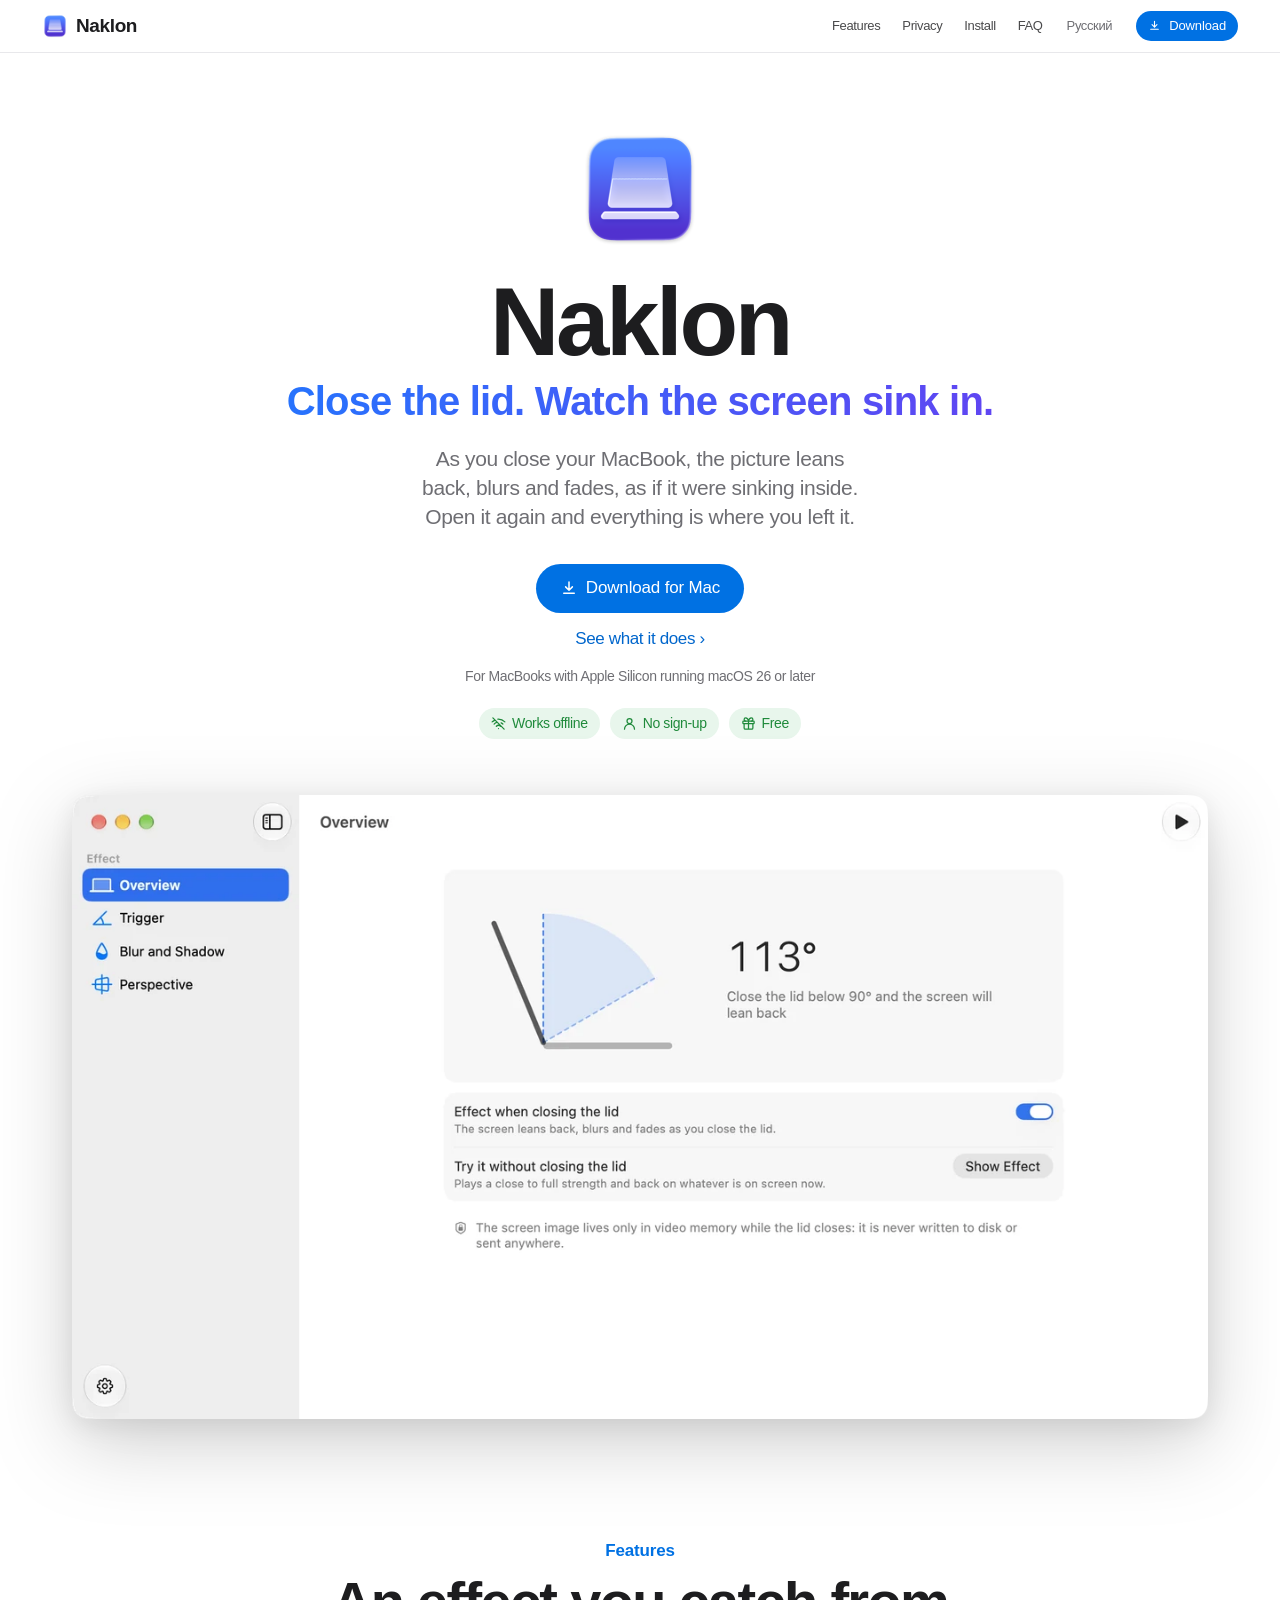
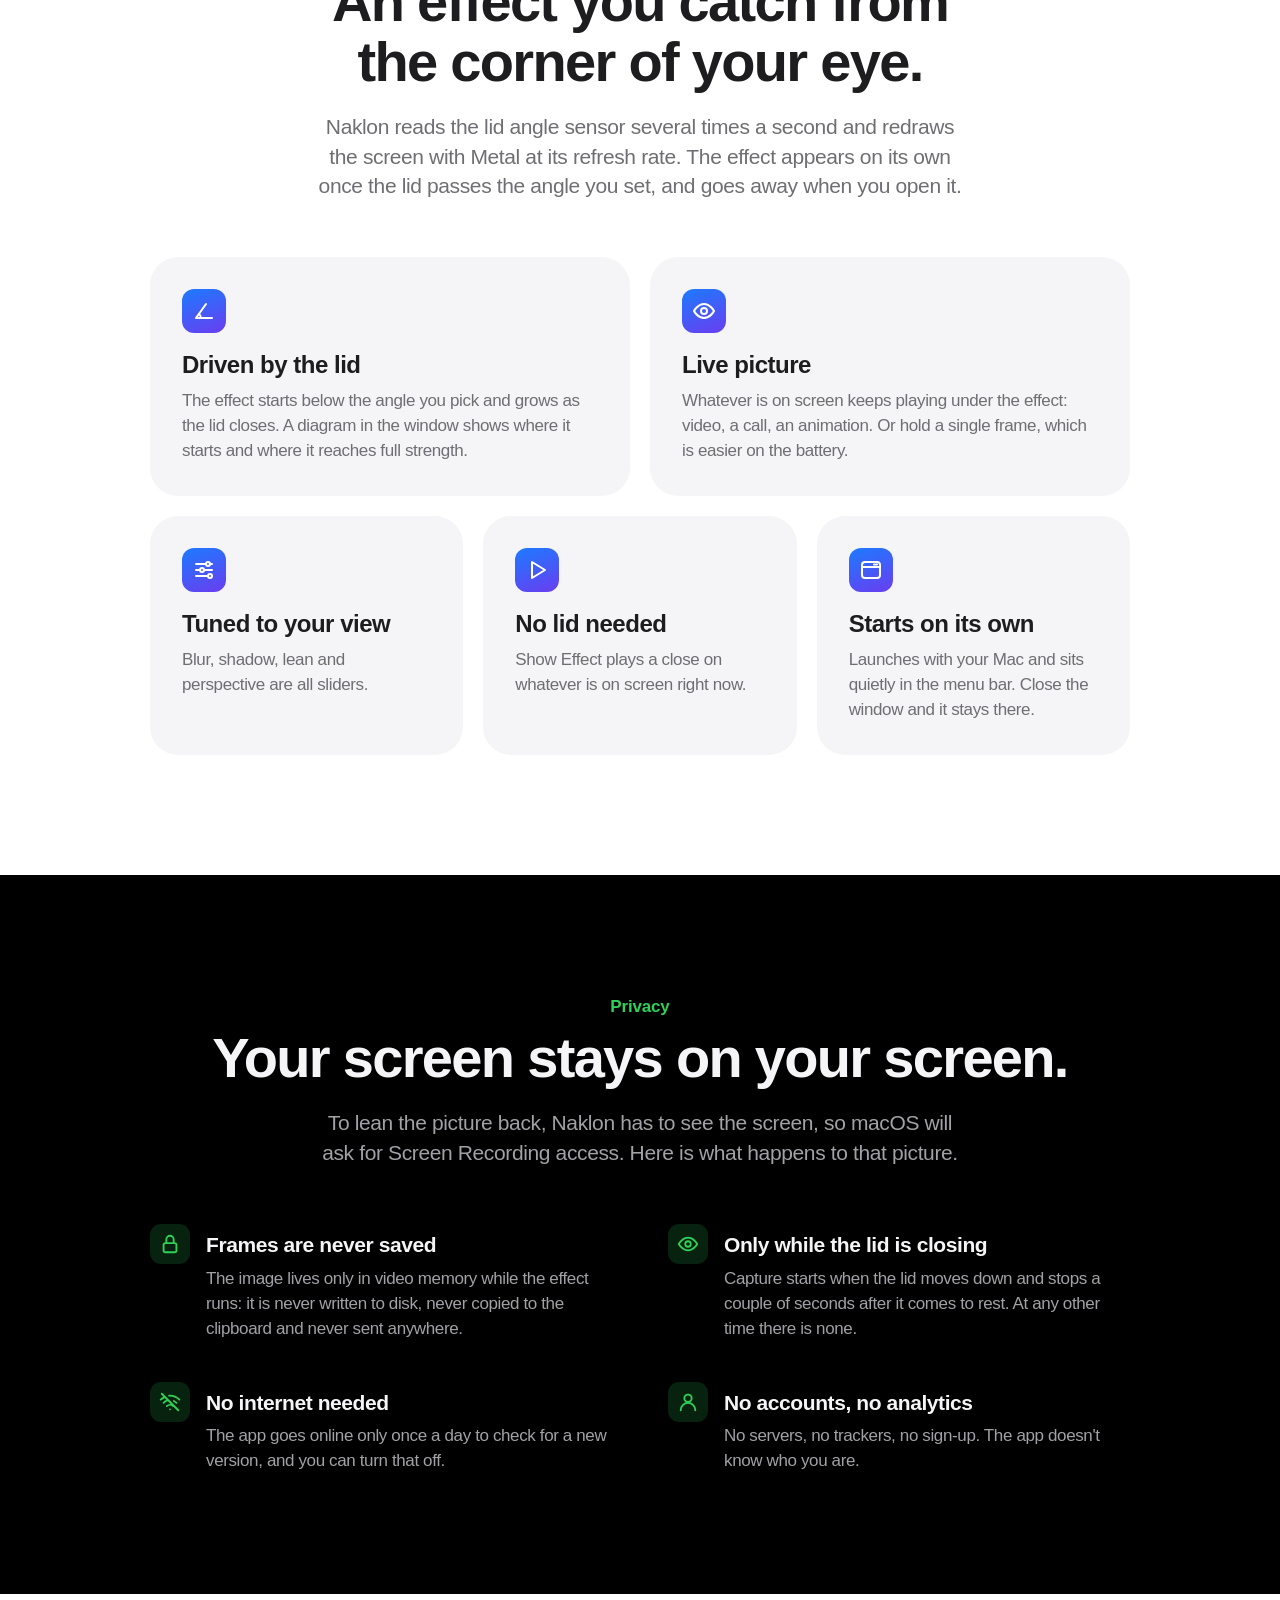
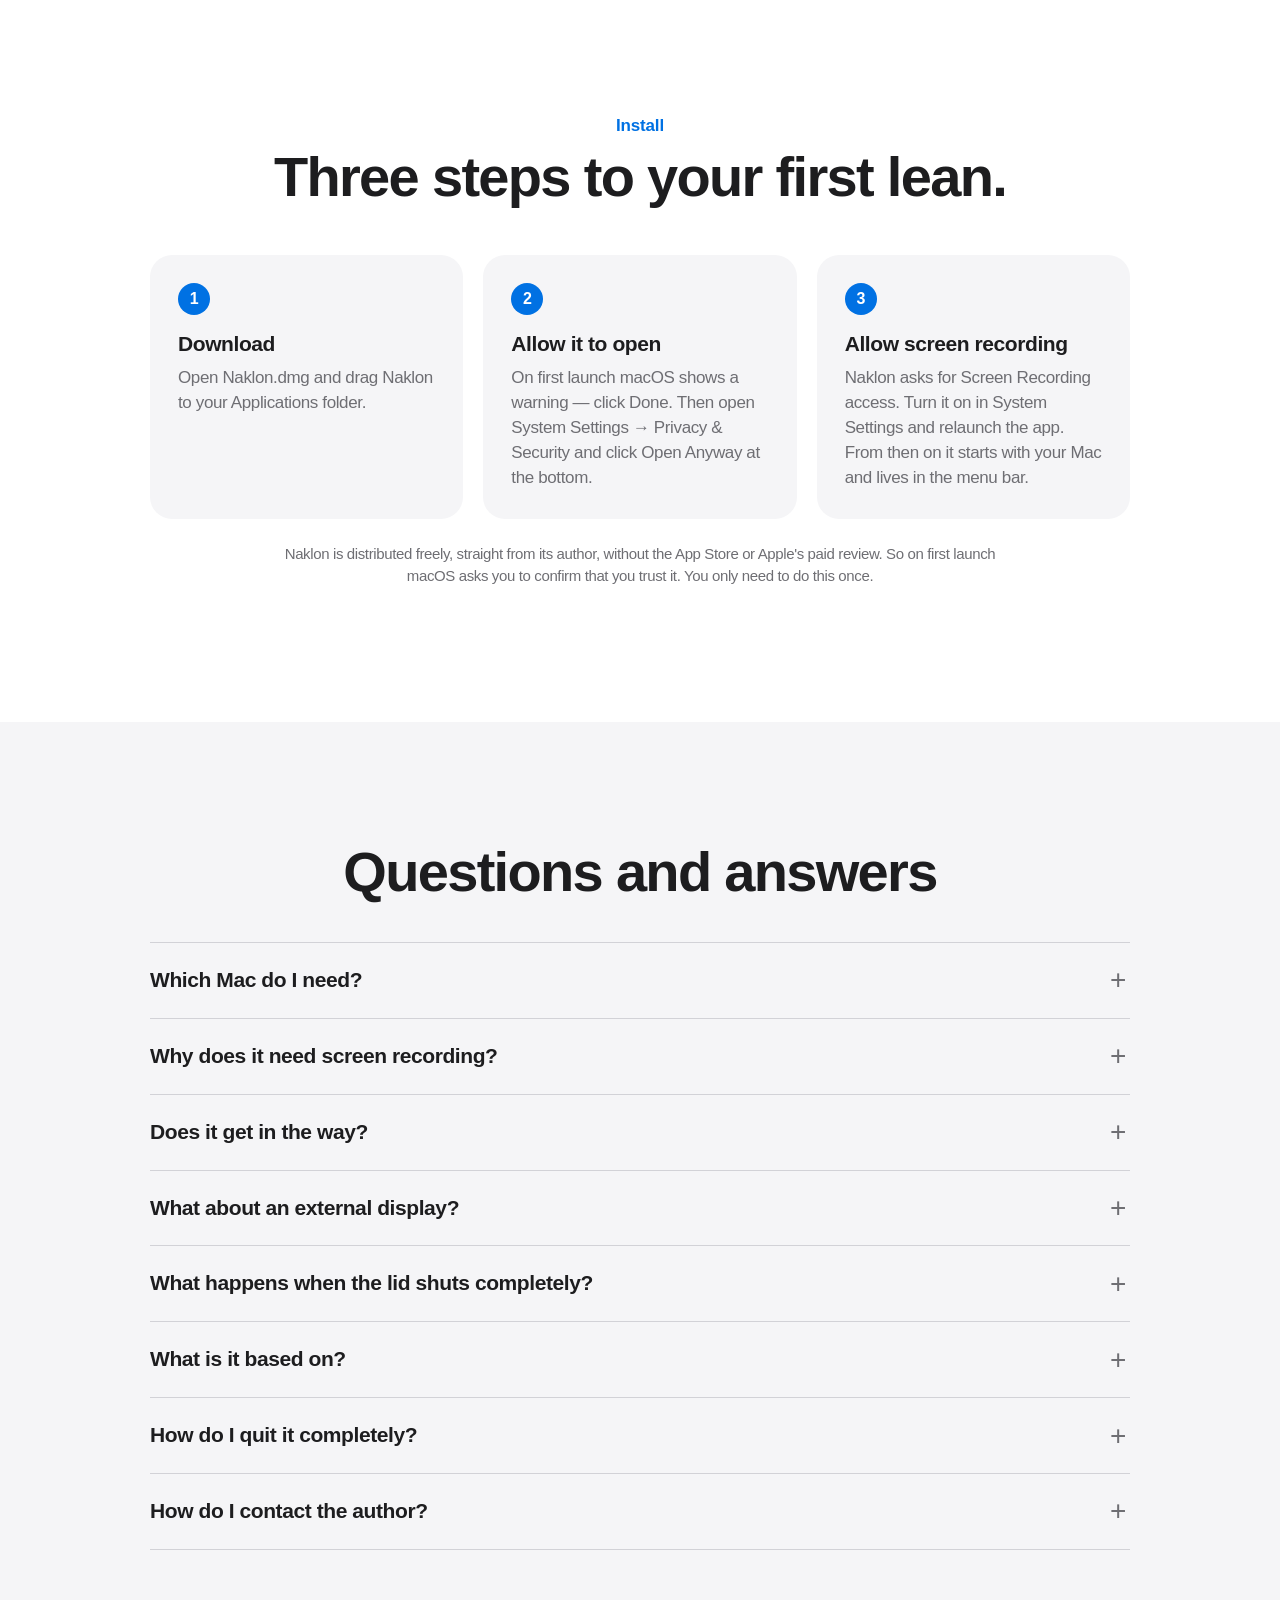
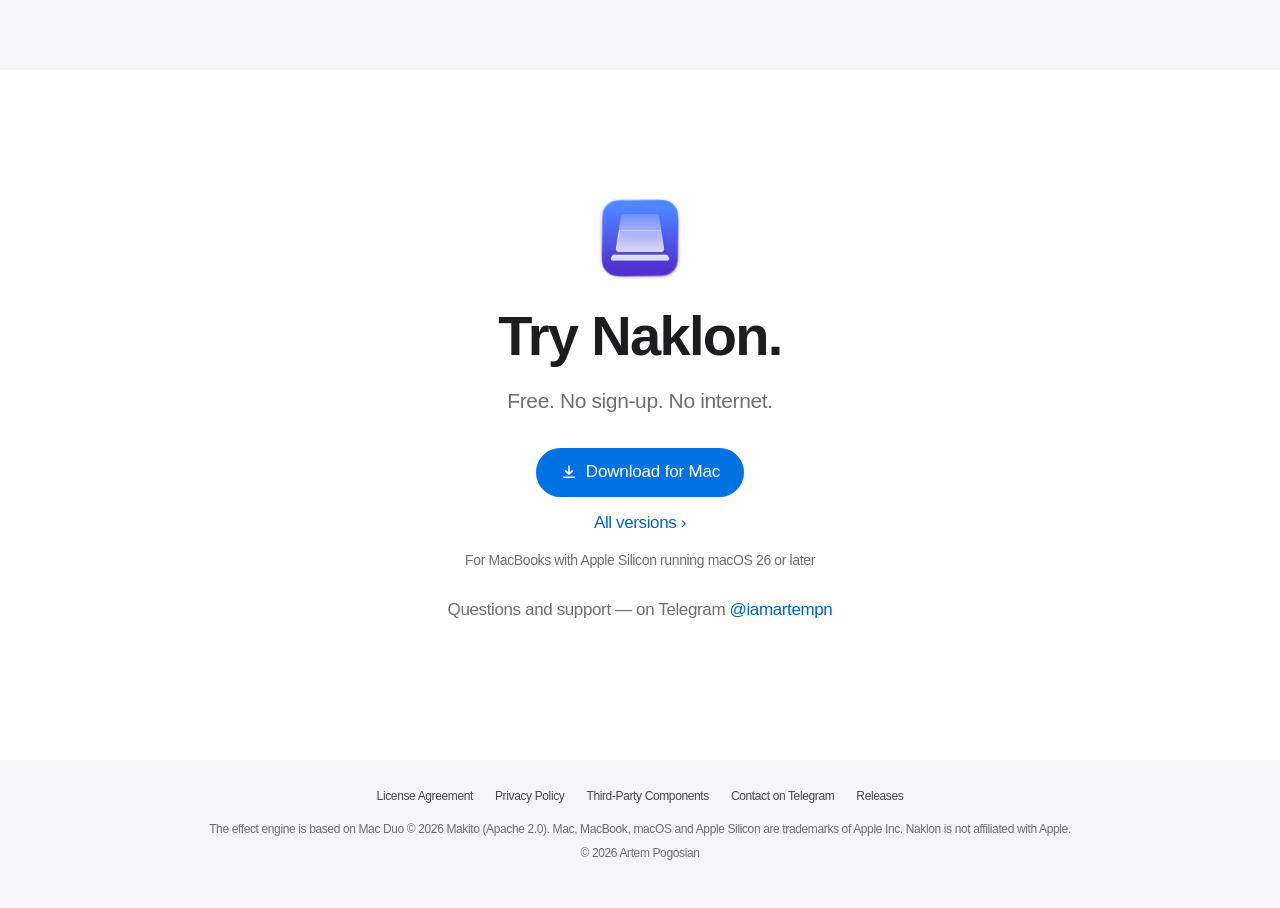
==== index.html @ fdf46c9e "Сайт «Наклона»" ====
<!doctype html>
<html lang="ru" class="no-js">
<head>
<meta charset="utf-8">
<meta name="viewport" content="width=device-width, initial-scale=1">
<title>Наклон — эффект глубины при закрытии крышки MacBook</title>
<meta name="description" content="Наклон отклоняет экран MacBook назад, размывает и гасит его, пока вы закрываете крышку. Живет в строке меню. Бесплатно, без интернета и регистрации.">
<meta name="color-scheme" content="light dark">
<meta name="theme-color" content="#ffffff" media="(prefers-color-scheme: light)">
<meta name="theme-color" content="#000000" media="(prefers-color-scheme: dark)">
<link rel="canonical" href="https://iamartempn.github.io/naklon/">
<link rel="alternate" hreflang="ru" href="https://iamartempn.github.io/naklon/">
<link rel="alternate" hreflang="en" href="https://iamartempn.github.io/naklon/en/">
<meta property="og:title" content="Наклон — эффект глубины при закрытии крышки MacBook">
<meta property="og:description" content="Наклон отклоняет экран MacBook назад, размывает и гасит его, пока вы закрываете крышку. Живет в строке меню. Бесплатно, без интернета и регистрации.">
<meta property="og:image" content="https://iamartempn.github.io/naklon/img/og-ru.jpg">
<meta property="og:image:width" content="1200">
<meta property="og:image:height" content="630">
<meta name="twitter:card" content="summary_large_image">
<link rel="icon" type="image/png" href="img/icon-64.png">
<link rel="apple-touch-icon" href="img/apple-touch-icon.png">
<link rel="stylesheet" href="style.css?v=e6a2213868">
</head>
<body>
<nav class="nav"><div class="wide">
  <a class="brand" href="#top"><img src="img/icon-64.png" alt="">Наклон</a>
  <div class="nav-links"><a href="#features">Возможности</a><a href="#privacy">Приватность</a><a href="#install">Установка</a><a href="#faq">Вопросы</a></div>
  <a class="lang" href="en/" hreflang="en" data-lang="en">English</a>
  <a class="btn small" href="https://github.com/iamartempn/naklon/releases/latest/download/Naklon.dmg"><svg viewBox="0 0 24 24" fill="none" stroke="currentColor" stroke-width="2" stroke-linecap="round" stroke-linejoin="round"><path d="M12 4v11m0 0-4.5-4.5M12 15l4.5-4.5M5 19h14"/></svg>Скачать</a>
</div></nav>

<main id="top">
<header class="hero">
  <div class="wrap">
    <img class="icon" src="img/icon-512.png" width="512" height="512" alt="">
    <h1>Наклон</h1>
    <p class="tagline">Закройте крышку — экран уйдет вглубь.</p>
    <p class="lead">Пока вы закрываете MacBook, картинка отклоняется назад, размывается и гаснет, словно уходит внутрь. Открыли снова — все на месте.</p>
    <div class="cta"><a class="btn" href="https://github.com/iamartempn/naklon/releases/latest/download/Naklon.dmg"><svg viewBox="0 0 24 24" fill="none" stroke="currentColor" stroke-width="2" stroke-linecap="round" stroke-linejoin="round"><path d="M12 4v11m0 0-4.5-4.5M12 15l4.5-4.5M5 19h14"/></svg>Скачать для Mac</a><a class="text-link" href="#features">Что умеет</a></div>
    <p class="meta">Для MacBook с Apple Silicon и macOS 26 или новее</p>
    <div class="badges"><span class="badge"><svg viewBox="0 0 24 24" fill="none" stroke="currentColor" stroke-width="2" stroke-linecap="round" stroke-linejoin="round"><path d="M3 3l18 18M8.5 16.5a5 5 0 0 1 7 0M5 12.9a10 10 0 0 1 4.2-2.6M19 12.9a10 10 0 0 0-2.8-2M1.8 9.4a15 15 0 0 1 3.9-2.5M22.2 9.4A15 15 0 0 0 11 5.1M12 20h.01"/></svg>Без интернета</span><span class="badge"><svg viewBox="0 0 24 24" fill="none" stroke="currentColor" stroke-width="2" stroke-linecap="round" stroke-linejoin="round"><circle cx="12" cy="8" r="4"/><path d="M4 21a8 8 0 0 1 16 0"/></svg>Без регистрации</span><span class="badge"><svg viewBox="0 0 24 24" fill="none" stroke="currentColor" stroke-width="2" stroke-linecap="round" stroke-linejoin="round"><rect x="3" y="8" width="18" height="4" rx="1"/><path d="M12 8v13M19 12v7a2 2 0 0 1-2 2H7a2 2 0 0 1-2-2v-7M7.5 8a2.5 2.5 0 0 1 0-5C11 3 12 8 12 8s1-5 4.5-5a2.5 2.5 0 0 1 0 5"/></svg>Бесплатно</span></div>
  </div>
  <picture><source media="(prefers-color-scheme: dark)" srcset="img/overview-ru-dark-1280.webp 1280w, img/overview-ru-dark-2x.webp 2200w" sizes="(max-width: 1240px) 100vw, 1180px"><img class="shot" src="img/overview-ru-1280.webp" srcset="img/overview-ru-1280.webp 1280w, img/overview-ru-2x.webp 2200w" sizes="(max-width: 1240px) 100vw, 1180px" width="2200" height="1208" alt="Окно Наклона: схема крышки с текущим углом и зоной эффекта" fetchpriority="high"></picture>
</header>

<section id="features">
  <div class="wrap center">
    <p class="eyebrow">Возможности</p>
    <h2>Эффект, который видно краем глаза.</h2>
    <p class="section-lead">Наклон читает датчик угла крышки несколько раз в секунду и перерисовывает экран через Metal на его частоте. Эффект появляется сам, когда крышка проходит заданный угол, и уходит, когда ее открывают.</p>
    <div class="grid">
        <div class="card half reveal"><div class="glyph"><svg viewBox="0 0 24 24" fill="none" stroke="currentColor" stroke-width="2" stroke-linecap="round" stroke-linejoin="round"><path d="M4 19h16M4 19 14 5"/><path d="M9 19a5 5 0 0 0-2-4"/></svg></div>
          <h3>По углу крышки</h3><p>Эффект начинается ниже выбранного угла и набирает силу, пока крышка закрывается. Одна схема в окне показывает, где он начнется и где будет в полную силу.</p></div>
        <div class="card half reveal"><div class="glyph"><svg viewBox="0 0 24 24" fill="none" stroke="currentColor" stroke-width="2" stroke-linecap="round" stroke-linejoin="round"><path d="M2 12s3.6-7 10-7 10 7 10 7-3.6 7-10 7S2 12 2 12z"/><circle cx="12" cy="12" r="3"/></svg></div>
          <h3>Живая картинка</h3><p>Под эффектом продолжает идти то, что на экране: видео, звонок, анимация. Можно оставить и один кадр — так легче для батареи.</p></div>
        <div class="card  reveal"><div class="glyph"><svg viewBox="0 0 24 24" fill="none" stroke="currentColor" stroke-width="2" stroke-linecap="round" stroke-linejoin="round"><path d="M4 6h10M18 6h2M4 12h4M12 12h8M4 18h12M20 18h0"/><circle cx="16" cy="6" r="2"/><circle cx="10" cy="12" r="2"/><circle cx="18" cy="18" r="2"/></svg></div>
          <h3>Под ваш взгляд</h3><p>Размытие, тень, отклонение и перспектива настраиваются ползунками.</p></div>
        <div class="card  reveal"><div class="glyph"><svg viewBox="0 0 24 24" fill="none" stroke="currentColor" stroke-width="2" stroke-linecap="round" stroke-linejoin="round"><path d="M7 4v16l13-8z"/></svg></div>
          <h3>Без крышки</h3><p>Кнопка «Показать эффект» проигрывает закрытие на том, что сейчас на экране.</p></div>
        <div class="card  reveal"><div class="glyph"><svg viewBox="0 0 24 24" fill="none" stroke="currentColor" stroke-width="2" stroke-linecap="round" stroke-linejoin="round"><rect x="3" y="4" width="18" height="16" rx="3"/><path d="M3 9h18M15 6.5h3"/></svg></div>
          <h3>Сам запускается</h3><p>Стартует вместе с Mac и тихо живет в строке меню. Закрыли окно — программа осталась там же.</p></div>
    </div>
  </div>
</section>

<section class="dark" id="privacy">
  <div class="wrap center">
    <p class="eyebrow">Приватность</p>
    <h2>Экран остается на экране.</h2>
    <p class="section-lead">Чтобы наклонить картинку, Наклону нужно видеть экран, поэтому macOS спросит доступ к записи экрана. Вот что с этой картинкой происходит.</p>
    <div class="points">
        <div class="point reveal"><div class="glyph"><svg viewBox="0 0 24 24" fill="none" stroke="currentColor" stroke-width="2" stroke-linecap="round" stroke-linejoin="round"><rect x="5" y="11" width="14" height="10" rx="2"/><path d="M8 11V7a4 4 0 0 1 8 0v4"/></svg></div>
          <div><h3>Кадры не сохраняются</h3><p>Изображение живет только в видеопамяти, пока идет эффект: не пишется на диск, не попадает в буфер обмена и никуда не отправляется.</p></div></div>
        <div class="point reveal"><div class="glyph"><svg viewBox="0 0 24 24" fill="none" stroke="currentColor" stroke-width="2" stroke-linecap="round" stroke-linejoin="round"><path d="M2 12s3.6-7 10-7 10 7 10 7-3.6 7-10 7S2 12 2 12z"/><circle cx="12" cy="12" r="3"/></svg></div>
          <div><h3>Только пока закрывается крышка</h3><p>Захват начинается, когда крышка идет вниз, и прекращается через пару секунд после того, как она остановилась. В остальное время его нет.</p></div></div>
        <div class="point reveal"><div class="glyph"><svg viewBox="0 0 24 24" fill="none" stroke="currentColor" stroke-width="2" stroke-linecap="round" stroke-linejoin="round"><path d="M3 3l18 18M8.5 16.5a5 5 0 0 1 7 0M5 12.9a10 10 0 0 1 4.2-2.6M19 12.9a10 10 0 0 0-2.8-2M1.8 9.4a15 15 0 0 1 3.9-2.5M22.2 9.4A15 15 0 0 0 11 5.1M12 20h.01"/></svg></div>
          <div><h3>Интернет не нужен</h3><p>В сеть приложение выходит только раз в сутки проверить новую версию, и это выключается в настройках.</p></div></div>
        <div class="point reveal"><div class="glyph"><svg viewBox="0 0 24 24" fill="none" stroke="currentColor" stroke-width="2" stroke-linecap="round" stroke-linejoin="round"><circle cx="12" cy="8" r="4"/><path d="M4 21a8 8 0 0 1 16 0"/></svg></div>
          <div><h3>Без учетных записей и аналитики</h3><p>Нет серверов, счетчиков и регистрации. Приложение не знает, кто вы.</p></div></div></div>
  </div>
</section>

<section id="install">
  <div class="wrap center">
    <p class="eyebrow">Установка</p>
    <h2>Три шага до первого наклона.</h2>
    <div class="steps"><div class="step reveal"><h3>Скачайте</h3><p>Откройте файл Naklon.dmg и перетащите Наклон в папку «Программы».</p></div><div class="step reveal"><h3>Разрешите запуск</h3><p>При первом запуске macOS покажет предупреждение — нажмите «Готово». Затем откройте «Системные настройки» → «Конфиденциальность и безопасность» и внизу нажмите «Все равно открыть».</p></div><div class="step reveal"><h3>Разрешите запись экрана</h3><p>Наклон попросит доступ к записи экрана. Включите его в «Системных настройках» и перезапустите программу. Дальше она будет сама запускаться вместе с Mac и жить в строке меню.</p></div></div>
    <p class="note">Наклон распространяется свободно, напрямую от автора, без App Store и платной проверки Apple. Поэтому при первом запуске macOS просит подтвердить, что вы доверяете приложению. Это нужно сделать всего один раз.</p>
  </div>
</section>

<section class="alt" id="faq">
  <div class="wrap center">
    <h2>Вопросы и ответы</h2>
    <div class="faq"><details><summary>Какой Mac нужен?</summary><p>MacBook с процессором Apple Silicon и macOS 26 или новее. Эффект работает от датчика угла крышки, а он есть не у всех моделей. Если датчика нет, Наклон скажет об этом в первом же окне.</p></details><details><summary>Зачем доступ к записи экрана?</summary><p>Картинка, которая отклоняется и гаснет, — это ваш экран. Без доступа Наклону нечего наклонять. Кадры не сохраняются и никуда не уходят, подробно — в политике конфиденциальности.</p></details><details><summary>Мешает ли эффект работать?</summary><p>Нет. Он появляется только ниже угла начала, а щелчки проходят сквозь него к программам под ним. Эффект можно выключить одним переключателем в строке меню.</p></details><details><summary>А с внешним монитором?</summary><p>Эффект показывается только на встроенном экране. Когда крышка закрыта и Mac работает от внешнего монитора, эффекта нет.</p></details><details><summary>Что будет, когда крышка закроется совсем?</summary><p>Mac уснет, как обычно. После пробуждения Наклон начнет следить за крышкой заново.</p></details><details><summary>На чем он основан?</summary><p>Движок эффекта основан на открытой программе Mac Duo (автор Makito, лицензия Apache 2.0). Наклон — ее версия с новым интерфейсом, настройками на русском и английском и схемой крышки в окне.</p></details><details><summary>Как его закрыть совсем?</summary><p>Закрытие окна и ⌘Q убирают Наклон в строку меню. Выйти полностью — кнопкой «Выйти» в панели значка, а автозапуск выключается в настройках.</p></details><details><summary>Как связаться с автором?</summary><p>Пишите в Telegram @iamartempn — туда же вопросы, ошибки и предложения.</p></details></div>
  </div>
</section>

<section class="final">
  <div class="wrap">
    <img class="icon" src="img/icon-512.png" width="512" height="512" alt="" loading="lazy">
    <h2>Попробуйте Наклон.</h2>
    <p class="section-lead">Бесплатно. Без регистрации. Без интернета.</p>
    <div class="cta"><a class="btn" href="https://github.com/iamartempn/naklon/releases/latest/download/Naklon.dmg"><svg viewBox="0 0 24 24" fill="none" stroke="currentColor" stroke-width="2" stroke-linecap="round" stroke-linejoin="round"><path d="M12 4v11m0 0-4.5-4.5M12 15l4.5-4.5M5 19h14"/></svg>Скачать для Mac</a><a class="text-link" href="https://github.com/iamartempn/naklon/releases">Все версии</a></div>
    <p class="meta">Для MacBook с Apple Silicon и macOS 26 или новее</p>
    <p class="support">Вопросы и поддержка — в Telegram <a href="https://t.me/iamartempn">@iamartempn</a></p>
  </div>
</section>
</main>

<footer><div class="wrap">
  <div class="links"><a href="license.html">Лицензионное соглашение</a><a href="privacy.html">Политика конфиденциальности</a><a href="third-party.html">Сторонние компоненты</a><a href="https://t.me/iamartempn">Связаться в Telegram</a><a href="https://github.com/iamartempn/naklon/releases">Выпуски</a></div>
  <p>Движок эффекта основан на Mac Duo © 2026 Makito (Apache 2.0). Mac, MacBook, macOS и Apple Silicon — товарные знаки Apple Inc. Наклон не связан с Apple.</p>
  <p>© 2026 Артем Погосян</p>
</div></footer>

<script>
document.documentElement.classList.remove("no-js");
// Выбор языка запоминается: кто нажал «Русский» на английской странице, того больше
// не перебрасывает. Хранилище может быть недоступно — тогда просто без памяти.
document.querySelectorAll("[data-lang]").forEach(function (a) {
  a.addEventListener("click", function () { try { localStorage.setItem("naklon-lang", a.dataset.lang); } catch (e) {} });
});
if ("IntersectionObserver" in window) {
  var io = new IntersectionObserver(function (entries) {
    entries.forEach(function (x) { if (x.isIntersecting) { x.target.classList.add("in"); io.unobserve(x.target); } });
  }, { rootMargin: "0px 0px -8% 0px" });
  document.querySelectorAll(".reveal").forEach(function (el) { io.observe(el); });
} else {
  document.querySelectorAll(".reveal").forEach(function (el) { el.classList.add("in"); });
}
</script>
<script>
(function () {
  var saved = null;
  try { saved = localStorage.getItem("naklon-lang"); } catch (e) {}
  var lang = (navigator.languages && navigator.languages[0]) || navigator.language || "ru";
  if (!saved && !/^(ru|be|uk|kk)/i.test(lang)) location.replace("en/" + location.hash);
})();
</script>
</body>
</html>
---- style.css ----
/* Сайт «Слова». Системный шрифт, цвета токенами, светлая и темная тема. */

:root {
  --bg: #ffffff;
  --bg-alt: #f5f5f7;
  --fg: #1d1d1f;
  --muted: #6e6e73;
  --line: #d2d2d7;
  --accent: #0071e3;
  --accent-press: #0062c4;
  --link: #0066cc;
  --card: #ffffff;
  --nav: rgba(255, 255, 255, 0.72);
  --shot-shadow: 0 30px 60px -20px rgba(0, 0, 0, 0.25), 0 18px 36px -18px rgba(0, 0, 0, 0.2);
  --green: #1f8a3b;
  --green-bg: #e8f6ec;
  --grad-a: #1c7bff;
  --grad-b: #6a3df0;
  --dark: #000;
  --dark-fg: #f5f5f7;
  --dark-muted: #a1a1a6;
  --dark-card: #1d1d1f;
}

@media (prefers-color-scheme: dark) {
  :root {
    --bg: #000000;
    --bg-alt: #101012;
    --fg: #f5f5f7;
    --muted: #a1a1a6;
    --line: #424245;
    --accent: #0a84ff;
    --accent-press: #0071e3;
    --link: #2997ff;
    --card: #1c1c1e;
    --nav: rgba(22, 22, 23, 0.72);
    --shot-shadow: 0 30px 60px -20px rgba(0, 0, 0, 0.8), 0 0 0 1px rgba(255, 255, 255, 0.08);
    --green: #30d158;
    --green-bg: rgba(48, 209, 88, 0.14);
    --dark: #101012;
    --dark-card: #1c1c1e;
  }
}

* { box-sizing: border-box; }
html { scroll-behavior: smooth; -webkit-text-size-adjust: 100%; }
body {
  margin: 0;
  background: var(--bg);
  color: var(--fg);
  font: 17px/1.47 -apple-system, BlinkMacSystemFont, "SF Pro Text", "Helvetica Neue", Arial, sans-serif;
  letter-spacing: -0.022em;
  -webkit-font-smoothing: antialiased;
}
img { max-width: 100%; height: auto; display: block; }
picture { display: block; }
/* Без висячих одиночных слов в заголовках и подводках. */
h1, h2, h3, .tagline, .lead, .section-lead, .final .support { text-wrap: balance; }
a { color: var(--link); text-decoration: none; }
a:hover { text-decoration: underline; }

.wrap { max-width: 1024px; margin: 0 auto; padding: 0 22px; }
.wide { max-width: 1240px; margin: 0 auto; padding: 0 22px; }

/* ---------- навигация: полупрозрачный слой, контент уходит под него ---------- */
.nav {
  position: sticky; top: 0; z-index: 10;
  background: var(--nav);
  -webkit-backdrop-filter: saturate(180%) blur(20px);
  backdrop-filter: saturate(180%) blur(20px);
  border-bottom: 1px solid color-mix(in srgb, var(--line) 50%, transparent);
}
.nav .wide { display: flex; align-items: center; gap: 24px; height: 52px; }
.brand { display: flex; align-items: center; gap: 8px; color: var(--fg); font-weight: 600; font-size: 19px; }
.brand:hover { text-decoration: none; }
.brand img { width: 26px; height: 26px; }
.nav-links { display: flex; gap: 22px; margin-left: auto; font-size: 13px; }
.nav-links a { color: var(--fg); opacity: .8; }
.nav-links a:hover { opacity: 1; text-decoration: none; }
.nav .lang { font-size: 13px; color: var(--muted); }

/* ---------- кнопки: отклик на нажатие сразу, а не по отпусканию ---------- */
.btn {
  display: inline-flex; align-items: center; justify-content: center; gap: 8px;
  background: var(--accent); color: #fff;
  font-size: 17px; font-weight: 500; letter-spacing: -0.01em;
  padding: 12px 24px; border-radius: 980px; border: 0; cursor: pointer;
  transition: transform 100ms ease-out, background-color 100ms ease-out;
}
.btn:hover { text-decoration: none; background: var(--accent-press); }
.btn:active { transform: scale(0.97); }
.btn.small { font-size: 13px; padding: 5px 12px; }
.btn svg { width: 18px; height: 18px; }
.btn.small svg { width: 13px; height: 13px; }
.text-link { font-size: 17px; }
.text-link::after { content: " ›"; }

/* ---------- первый экран ---------- */
.hero { text-align: center; padding: 72px 0 0; }
.hero .icon { width: 128px; height: 128px; margin: 0 auto 20px; }
.hero h1 {
  font-size: clamp(48px, 9vw, 96px); line-height: 1.02; letter-spacing: -0.035em;
  font-weight: 700; margin: 0;
}
.hero .tagline {
  font-size: clamp(26px, 4.4vw, 40px); line-height: 1.12; letter-spacing: -0.02em;
  font-weight: 600; margin: 8px 0 0;
  background: linear-gradient(90deg, var(--grad-a), var(--grad-b));
  -webkit-background-clip: text; background-clip: text; color: transparent;
}
.hero .lead {
  max-width: 640px; margin: 20px auto 0; font-size: clamp(19px, 2.2vw, 21px);
  line-height: 1.4; color: var(--muted);
}
/* Кнопка одна по центру, второстепенная ссылка — под ней: пара в строку сдвигала
   кнопку левее оси страницы. */
.cta { display: flex; flex-direction: column; align-items: center; gap: 14px; margin-top: 32px; }
.meta { margin-top: 14px; font-size: 14px; color: var(--muted); }
.badges { display: flex; justify-content: center; gap: 10px; flex-wrap: wrap; margin-top: 22px; }
.badge {
  display: inline-flex; align-items: center; gap: 6px;
  font-size: 14px; font-weight: 500; color: var(--green); background: var(--green-bg);
  padding: 5px 12px; border-radius: 980px;
}
.badge svg { width: 15px; height: 15px; }

/* Снимки окна: скругления у самого кадра, тень — фильтром по форме, а не рамке. */
.shot { margin: 56px auto 0; filter: drop-shadow(0 24px 40px rgba(0,0,0,.18)) drop-shadow(0 6px 12px rgba(0,0,0,.08)); }
@media (prefers-color-scheme: dark) {
  .shot { filter: drop-shadow(0 24px 48px rgba(0,0,0,.7)); }
}
.hero .shot { width: min(100%, 1180px); padding: 0 22px; }

/* ---------- разделы ---------- */
section { padding: 120px 0; }
section.alt { background: var(--bg-alt); }
.eyebrow { font-size: 17px; font-weight: 600; color: var(--accent); margin: 0 0 8px; letter-spacing: -0.01em; }
h2 {
  font-size: clamp(36px, 5.6vw, 56px); line-height: 1.07; letter-spacing: -0.03em;
  font-weight: 700; margin: 0;
}
.section-lead {
  font-size: clamp(19px, 2.2vw, 21px); line-height: 1.42; color: var(--muted);
  max-width: 720px; margin: 20px 0 0;
}
.center { text-align: center; }
.center .section-lead { margin-left: auto; margin-right: auto; }
/* Внутри центрированных разделов карточки, пункты и вопросы читаются слева направо. */
.center .grid, .center .modes, .center .points, .center .steps, .center .faq { text-align: left; }
.center .note { margin-left: auto; margin-right: auto; }

/* ---------- сетка карточек ---------- */
.grid { display: grid; grid-template-columns: repeat(6, 1fr); gap: 20px; margin-top: 56px; }
.card {
  grid-column: span 2; background: var(--card); border-radius: 28px; padding: 32px;
  display: flex; flex-direction: column; gap: 10px; overflow: hidden;
}
section.alt .card { background: var(--card); }
section:not(.alt) .card { background: var(--bg-alt); }
.card.half { grid-column: span 3; }
.card.full { grid-column: span 6; }
.card .glyph {
  width: 44px; height: 44px; border-radius: 12px; display: grid; place-items: center;
  color: #fff; background: linear-gradient(160deg, var(--grad-a), var(--grad-b));
}
.card .glyph svg { width: 24px; height: 24px; }
.card h3 { font-size: 24px; line-height: 1.17; letter-spacing: -0.02em; margin: 8px 0 0; font-weight: 600; }
.card p { margin: 0; color: var(--muted); font-size: 17px; }
.card .shot { margin: 24px -8px -40px; }
.card .big { font-size: 64px; font-weight: 700; letter-spacing: -0.04em; line-height: 1;
  background: linear-gradient(90deg, var(--grad-a), var(--grad-b));
  -webkit-background-clip: text; background-clip: text; color: transparent; }
.chips { display: flex; flex-wrap: wrap; gap: 8px; margin-top: 8px; }
.chip { font: 500 14px ui-monospace, "SF Mono", Menlo, monospace; padding: 5px 10px; border-radius: 8px;
  background: color-mix(in srgb, var(--fg) 7%, transparent); color: var(--fg); letter-spacing: 0; }

/* ---------- саммари: режимы ---------- */
.modes { display: grid; grid-template-columns: repeat(3, 1fr); gap: 20px; margin-top: 48px; }
.mode { background: var(--card); border-radius: 22px; padding: 26px; }
.mode h3 { margin: 0 0 6px; font-size: 21px; letter-spacing: -0.02em; }
.mode p { margin: 0; color: var(--muted); }
.feature-shot { margin-top: 56px; }

/* ---------- темный раздел о приватности ---------- */
section.dark { background: var(--dark); color: var(--dark-fg); }
section.dark .section-lead, section.dark .point p { color: var(--dark-muted); }
section.dark .eyebrow { color: #30d158; }
.points { display: grid; grid-template-columns: repeat(2, 1fr); gap: 40px 56px; margin-top: 56px; }
.point { display: flex; gap: 16px; }
.point .glyph { flex: none; width: 40px; height: 40px; border-radius: 11px; display: grid; place-items: center;
  background: rgba(48, 209, 88, 0.16); color: #30d158; }
.point .glyph svg { width: 22px; height: 22px; }
.point h3 { margin: 6px 0 6px; font-size: 21px; letter-spacing: -0.02em; }
.point p { margin: 0; }

/* ---------- установка ---------- */
.steps { display: grid; grid-template-columns: repeat(3, 1fr); gap: 20px; margin-top: 48px; counter-reset: step; }
.step { background: var(--bg-alt); border-radius: 22px; padding: 28px; }
.step::before {
  counter-increment: step; content: counter(step);
  display: grid; place-items: center; width: 32px; height: 32px; border-radius: 50%;
  background: var(--accent); color: #fff; font-weight: 600; font-size: 16px; margin-bottom: 14px;
}
.step h3 { margin: 0 0 6px; font-size: 21px; letter-spacing: -0.02em; }
.step p { margin: 0; color: var(--muted); }
.note { margin-top: 24px; color: var(--muted); font-size: 15px; max-width: 760px; }
kbd { font: 500 14px -apple-system, sans-serif; padding: 1px 7px; border-radius: 6px;
  border: 1px solid var(--line); background: var(--card); }

/* ---------- вопросы ---------- */
.faq { margin-top: 40px; border-top: 1px solid var(--line); }
.faq details { border-bottom: 1px solid var(--line); }
.faq summary {
  list-style: none; cursor: pointer; padding: 22px 36px 22px 0; position: relative;
  font-size: 21px; font-weight: 600; letter-spacing: -0.02em;
}
.faq summary::-webkit-details-marker { display: none; }
.faq summary::after {
  content: "+"; position: absolute; right: 4px; top: 50%; transform: translateY(-50%);
  font-weight: 300; font-size: 28px; color: var(--muted); transition: transform 200ms ease;
}
.faq details[open] summary::after { transform: translateY(-50%) rotate(45deg); }
.faq details p { margin: 0 0 22px; color: var(--muted); max-width: 760px; }

/* ---------- скачивание внизу ---------- */
.final { text-align: center; }
.final .section-lead { margin-left: auto; margin-right: auto; }
.final .support { margin-top: 28px; font-size: 17px; color: var(--muted); }
.final .icon { width: 96px; height: 96px; margin: 0 auto 20px; }

/* ---------- подвал ---------- */
footer { background: var(--bg-alt); color: var(--muted); font-size: 12px; padding: 28px 0 40px; text-align: center; }
footer .links { display: flex; justify-content: center; gap: 8px 22px; flex-wrap: wrap; margin-bottom: 14px; }
footer a { color: var(--fg); opacity: .8; }
footer p { margin: 6px 0; line-height: 1.5; }

/* ---------- появление при прокрутке; при «уменьшить движение» — без сдвига ---------- */
.reveal { opacity: 0; transform: translateY(24px);
  transition: opacity 700ms cubic-bezier(.2,.7,.2,1), transform 700ms cubic-bezier(.2,.7,.2,1); }
.reveal.in { opacity: 1; transform: none; }
.no-js .reveal { opacity: 1; transform: none; }
@media (prefers-reduced-motion: reduce) {
  html { scroll-behavior: auto; }
  .reveal { transform: none; transition: opacity 200ms ease; }
  .btn { transition: none; }
}
@media (prefers-reduced-transparency: reduce) {
  .nav { background: var(--bg); -webkit-backdrop-filter: none; backdrop-filter: none; }
}

/* ---------- узкие экраны ---------- */
@media (max-width: 860px) {
  section { padding: 80px 0; }
  .grid { grid-template-columns: 1fr; }
  .card, .card.half, .card.full { grid-column: auto; }
  .modes, .steps, .points { grid-template-columns: 1fr; }
  .nav-links { display: none; }
  .nav .lang { margin-left: auto; }
  .hero { padding-top: 48px; }
  .hero .icon { width: 96px; height: 96px; }
  .shot { margin-top: 40px; }
  .hero .shot { padding: 0 16px; }
  .wrap, .wide { padding: 0 16px; }
}
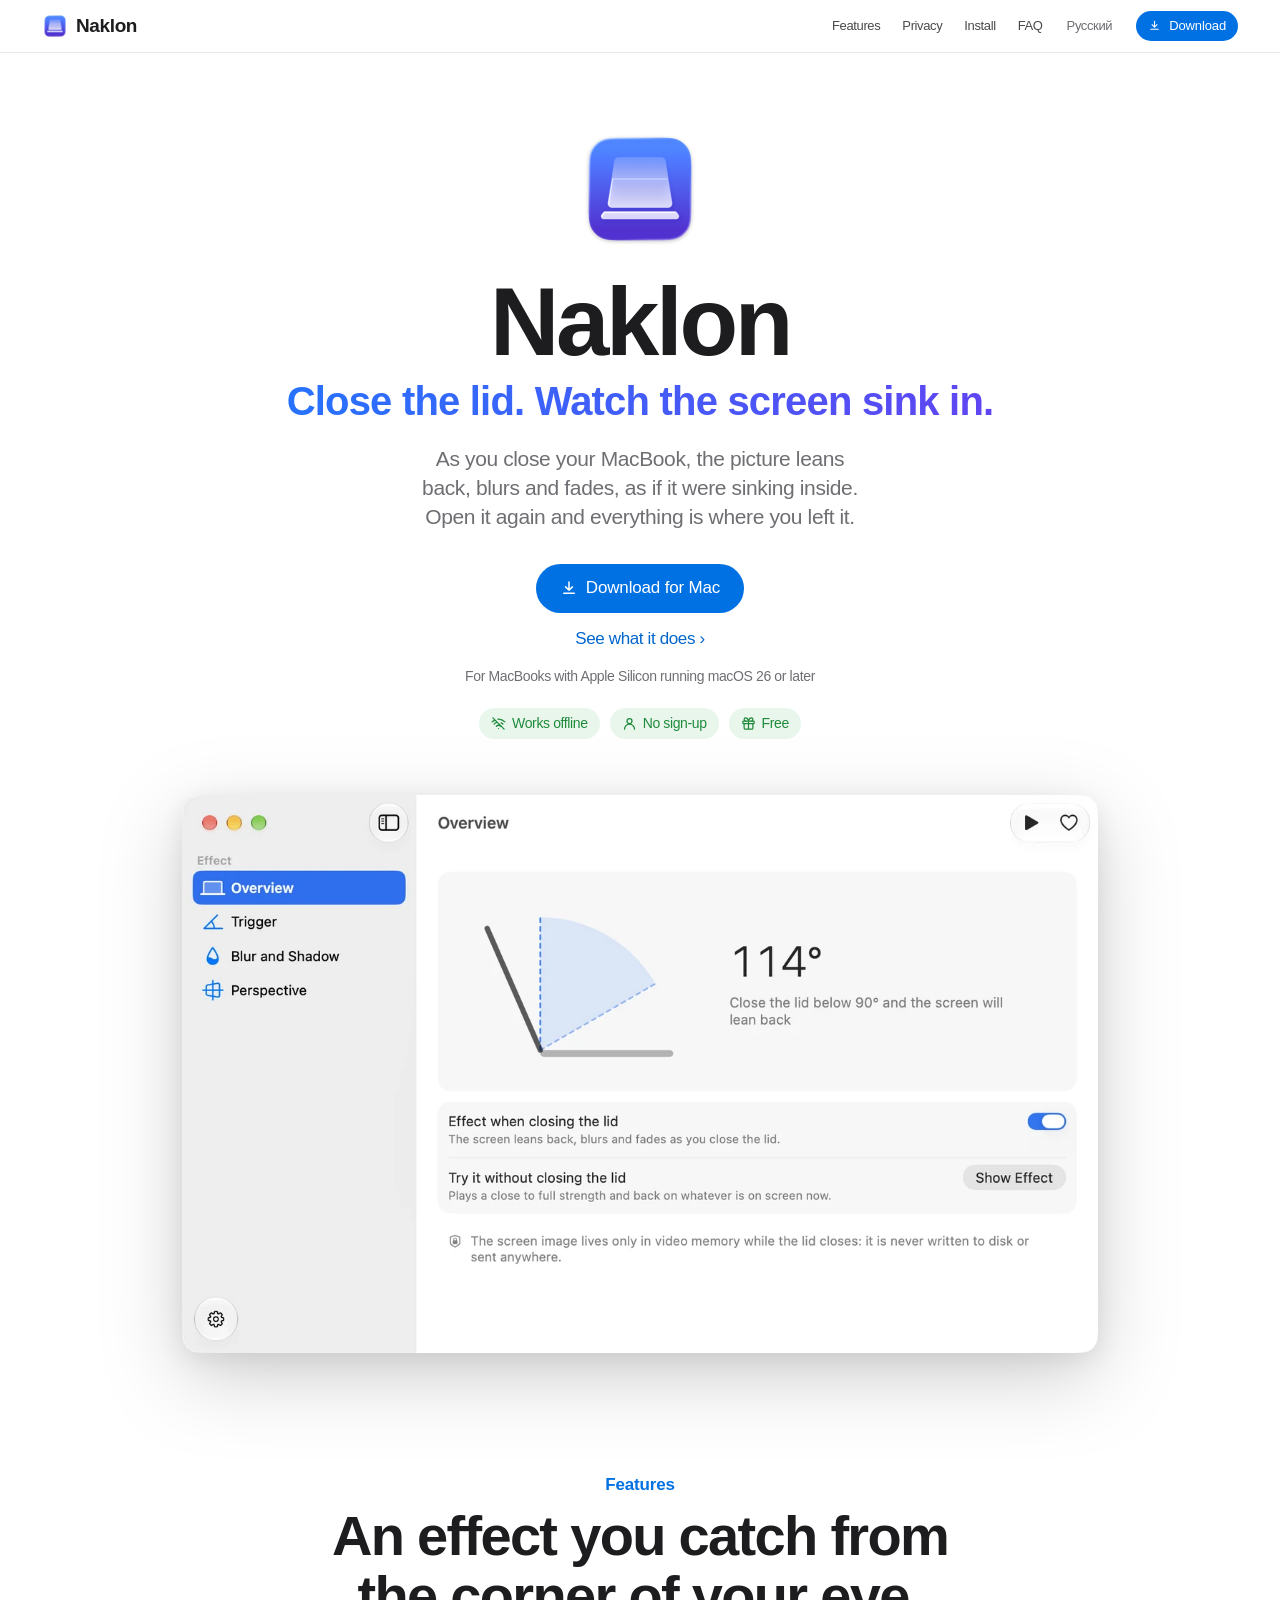
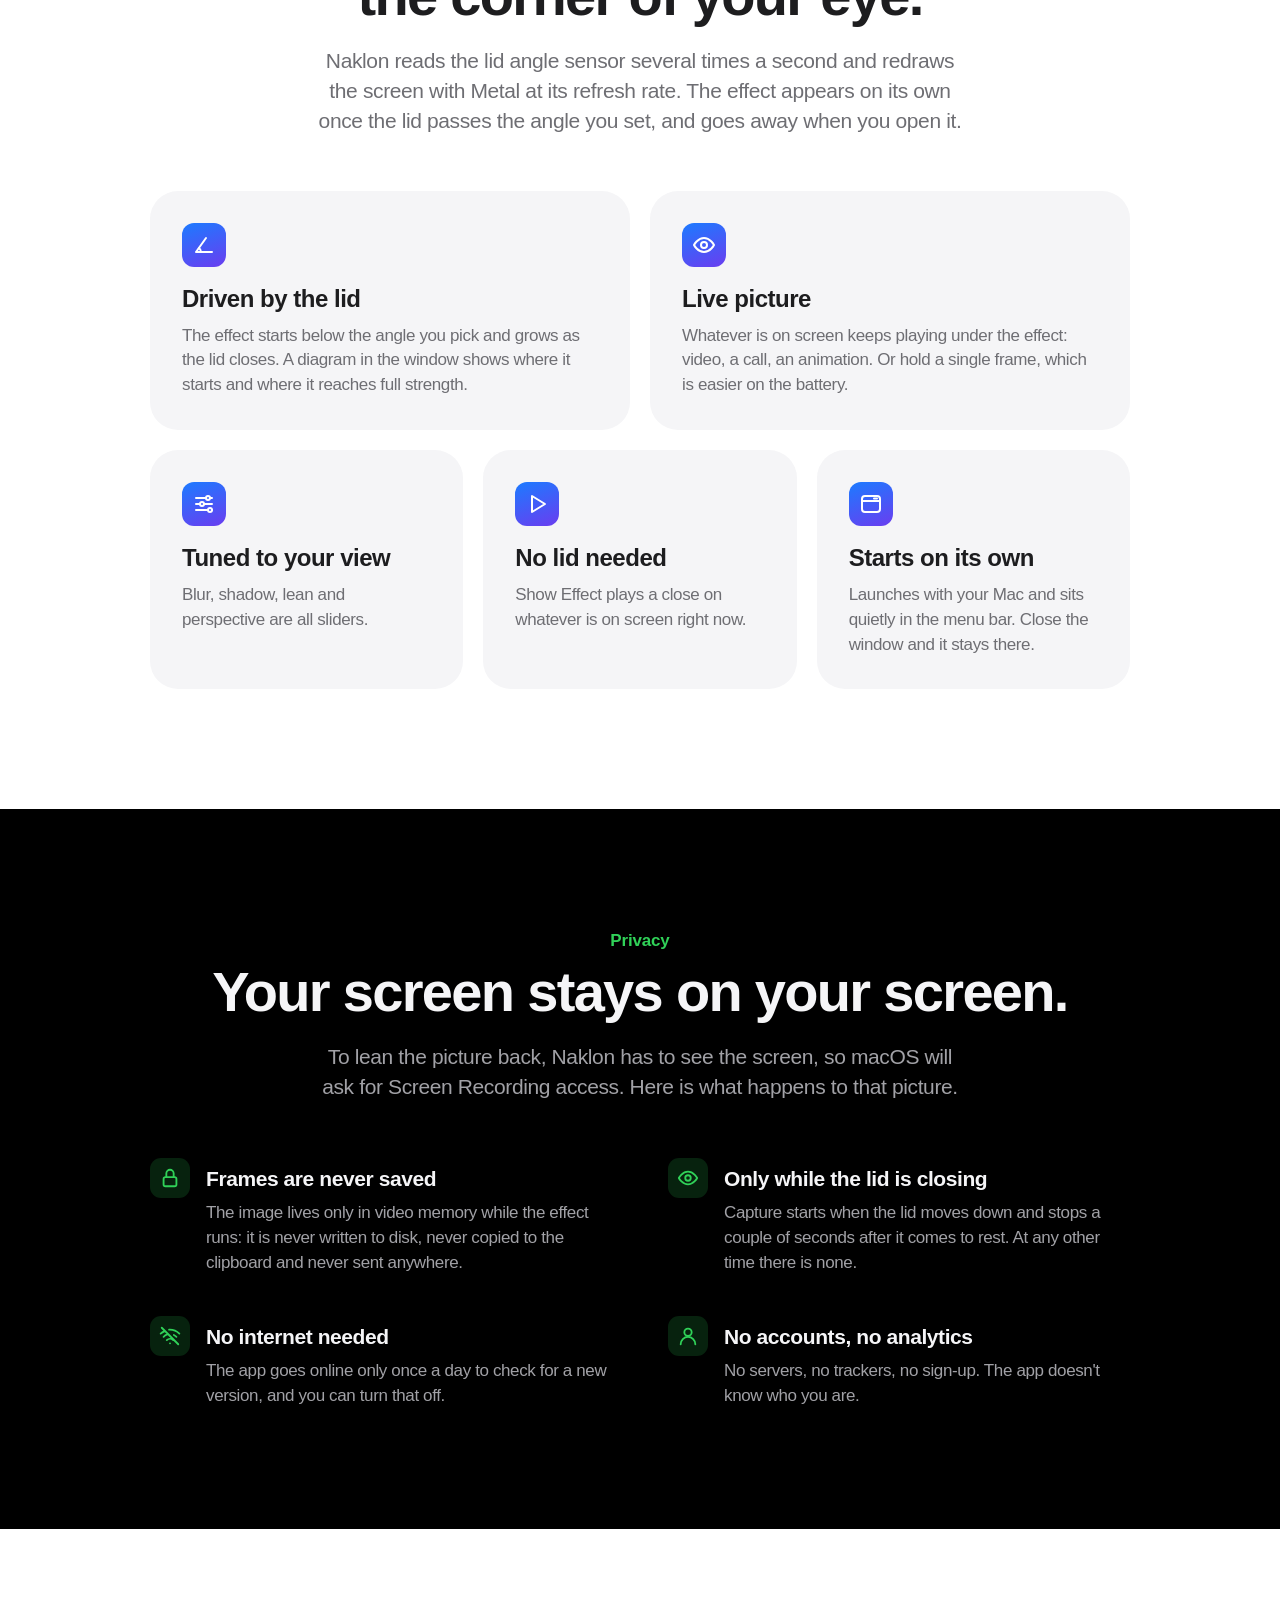
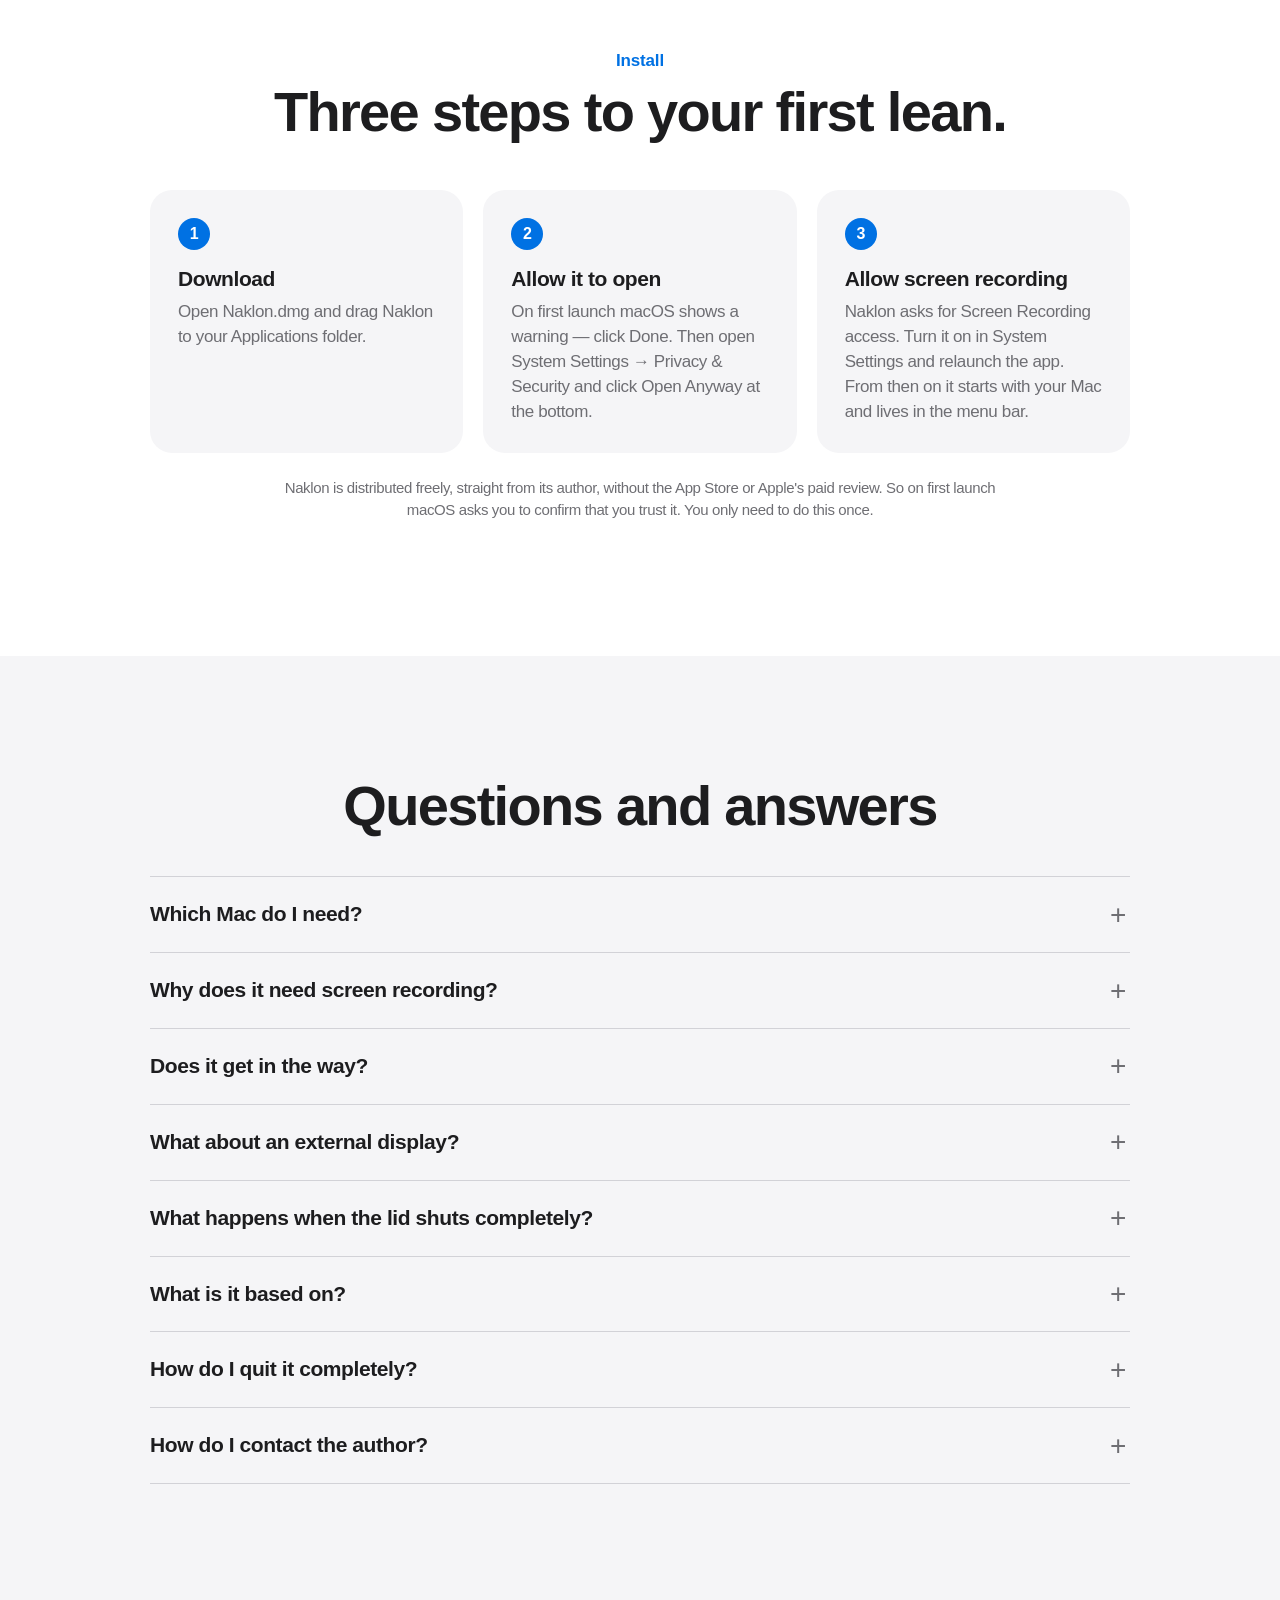
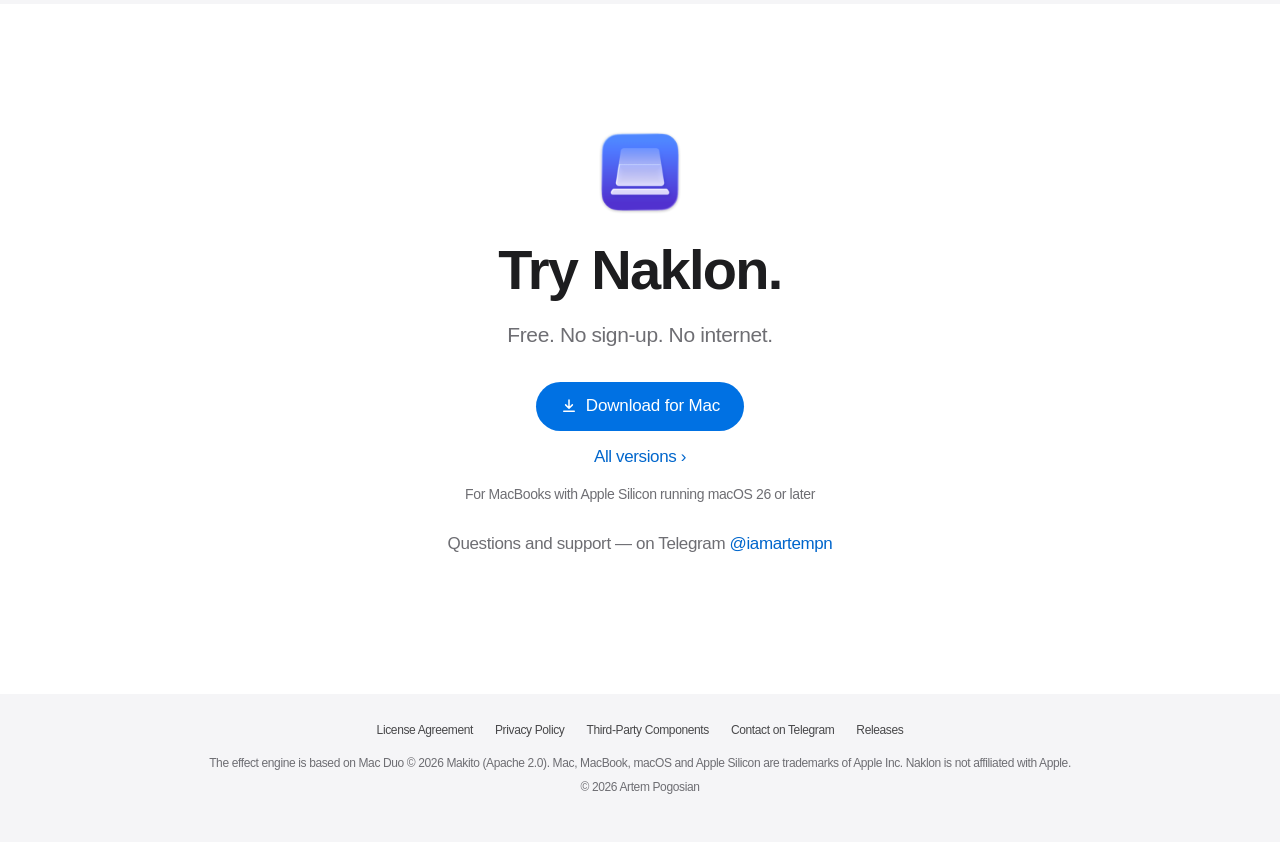
==== commit 03fc5da1: "Сайт: 1.0.2, компактный снимок окна" ====
--- a/index.html
+++ b/index.html
@@ -19,7 +19,7 @@
 <meta name="twitter:card" content="summary_large_image">
 <link rel="icon" type="image/png" href="img/icon-64.png">
 <link rel="apple-touch-icon" href="img/apple-touch-icon.png">
-<link rel="stylesheet" href="style.css?v=e6a2213868">
+<link rel="stylesheet" href="style.css?v=f75392ae5f">
 </head>
 <body>
 <nav class="nav"><div class="wide">
@@ -40,7 +40,7 @@
     <p class="meta">Для MacBook с Apple Silicon и macOS 26 или новее</p>
     <div class="badges"><span class="badge"><svg viewBox="0 0 24 24" fill="none" stroke="currentColor" stroke-width="2" stroke-linecap="round" stroke-linejoin="round"><path d="M3 3l18 18M8.5 16.5a5 5 0 0 1 7 0M5 12.9a10 10 0 0 1 4.2-2.6M19 12.9a10 10 0 0 0-2.8-2M1.8 9.4a15 15 0 0 1 3.9-2.5M22.2 9.4A15 15 0 0 0 11 5.1M12 20h.01"/></svg>Без интернета</span><span class="badge"><svg viewBox="0 0 24 24" fill="none" stroke="currentColor" stroke-width="2" stroke-linecap="round" stroke-linejoin="round"><circle cx="12" cy="8" r="4"/><path d="M4 21a8 8 0 0 1 16 0"/></svg>Без регистрации</span><span class="badge"><svg viewBox="0 0 24 24" fill="none" stroke="currentColor" stroke-width="2" stroke-linecap="round" stroke-linejoin="round"><rect x="3" y="8" width="18" height="4" rx="1"/><path d="M12 8v13M19 12v7a2 2 0 0 1-2 2H7a2 2 0 0 1-2-2v-7M7.5 8a2.5 2.5 0 0 1 0-5C11 3 12 8 12 8s1-5 4.5-5a2.5 2.5 0 0 1 0 5"/></svg>Бесплатно</span></div>
   </div>
-  <picture><source media="(prefers-color-scheme: dark)" srcset="img/overview-ru-dark-1280.webp 1280w, img/overview-ru-dark-2x.webp 2200w" sizes="(max-width: 1240px) 100vw, 1180px"><img class="shot" src="img/overview-ru-1280.webp" srcset="img/overview-ru-1280.webp 1280w, img/overview-ru-2x.webp 2200w" sizes="(max-width: 1240px) 100vw, 1180px" width="2200" height="1208" alt="Окно Наклона: схема крышки с текущим углом и зоной эффекта" fetchpriority="high"></picture>
+  <picture><source media="(prefers-color-scheme: dark)" srcset="img/overview-ru-dark-1280.webp 1280w, img/overview-ru-dark-2x.webp 1720w" sizes="(max-width: 1000px) 100vw, 960px"><img class="shot" src="img/overview-ru-1280.webp" srcset="img/overview-ru-1280.webp 1280w, img/overview-ru-2x.webp 1720w" sizes="(max-width: 1000px) 100vw, 960px" width="1720" height="1048" alt="Окно Наклона: схема крышки с текущим углом и зоной эффекта" fetchpriority="high"></picture>
 </header>
 
 <section id="features">
--- a/style.css
+++ b/style.css
@@ -262,3 +262,7 @@
   .hero .shot { padding: 0 16px; }
   .wrap, .wide { padding: 0 16px; }
 }
+
+/* «Наклон»: снимок окна в шапке компактнее, чем у «Слова». Окно маленькое, и растянутое
+   на 1180 точек оно выглядело пустым; 960 — размер, при котором его читают целиком. */
+.hero .shot { width: min(100%, 960px); }
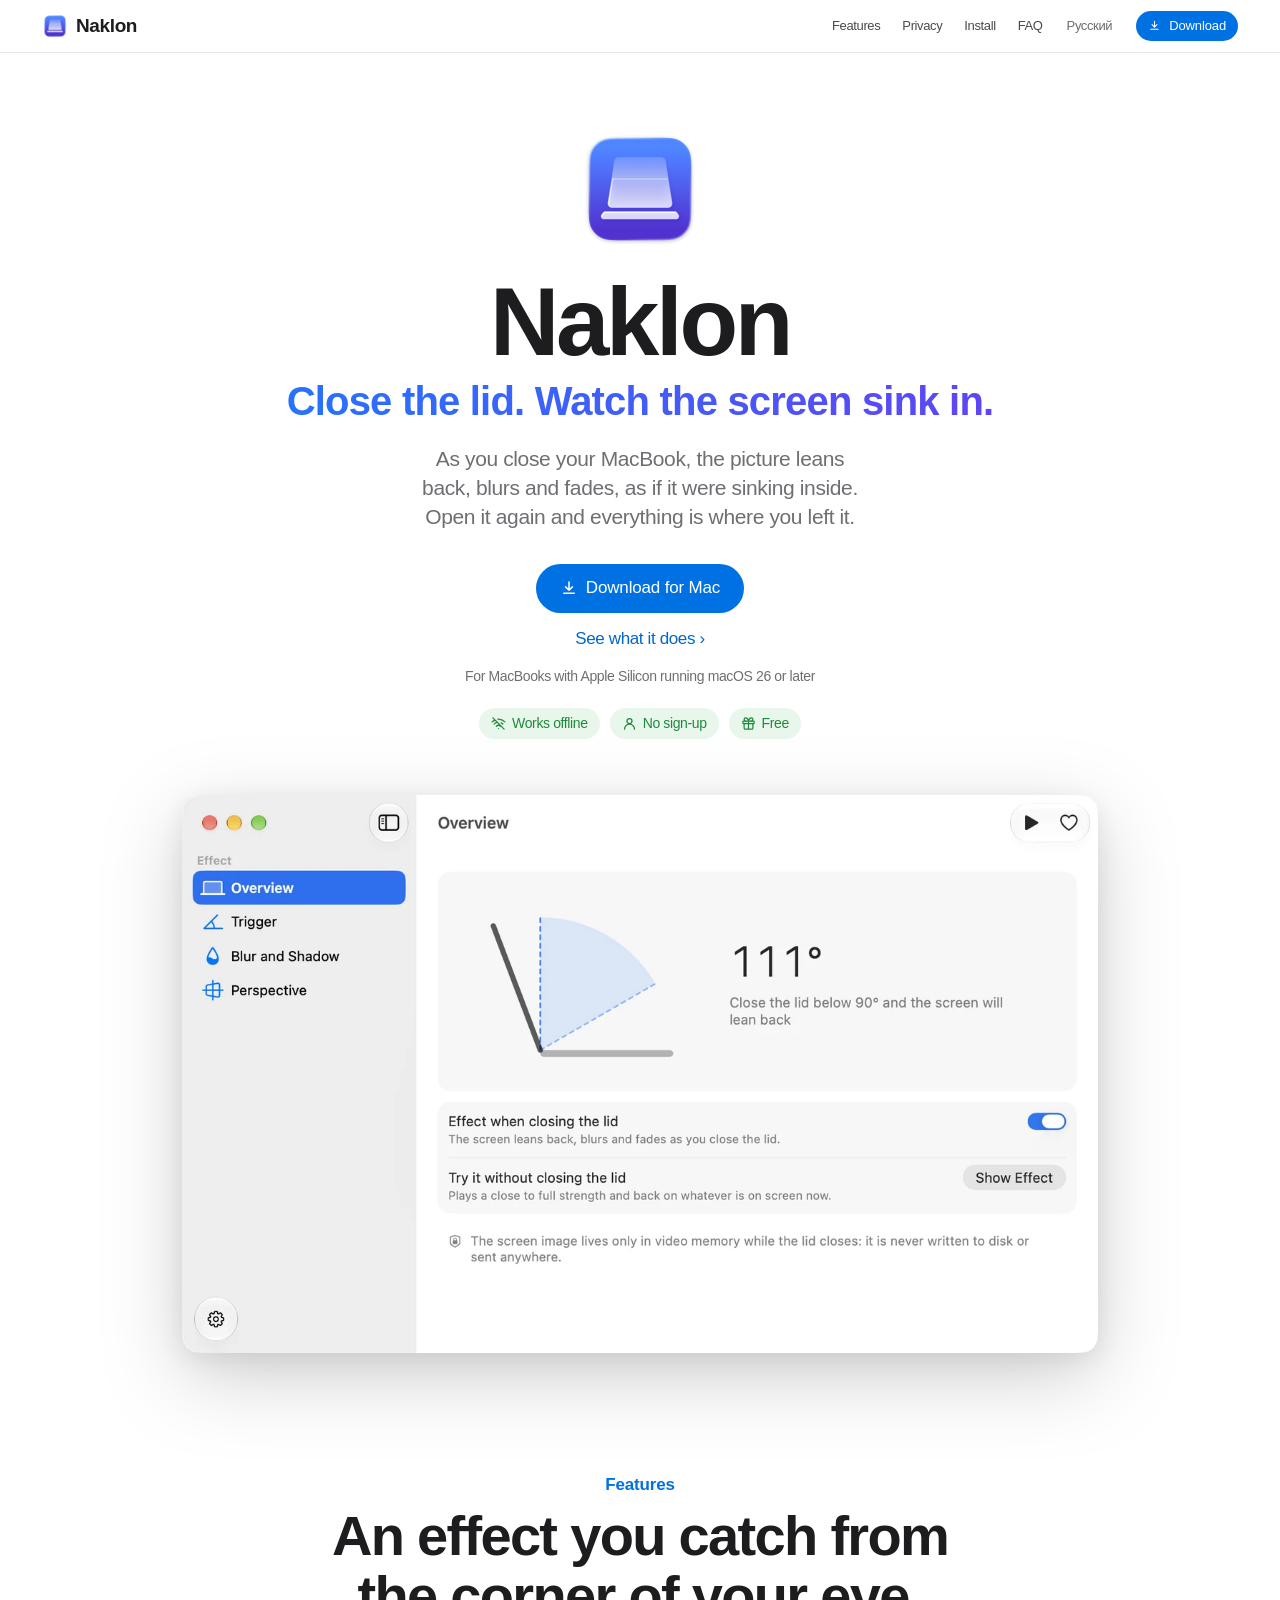
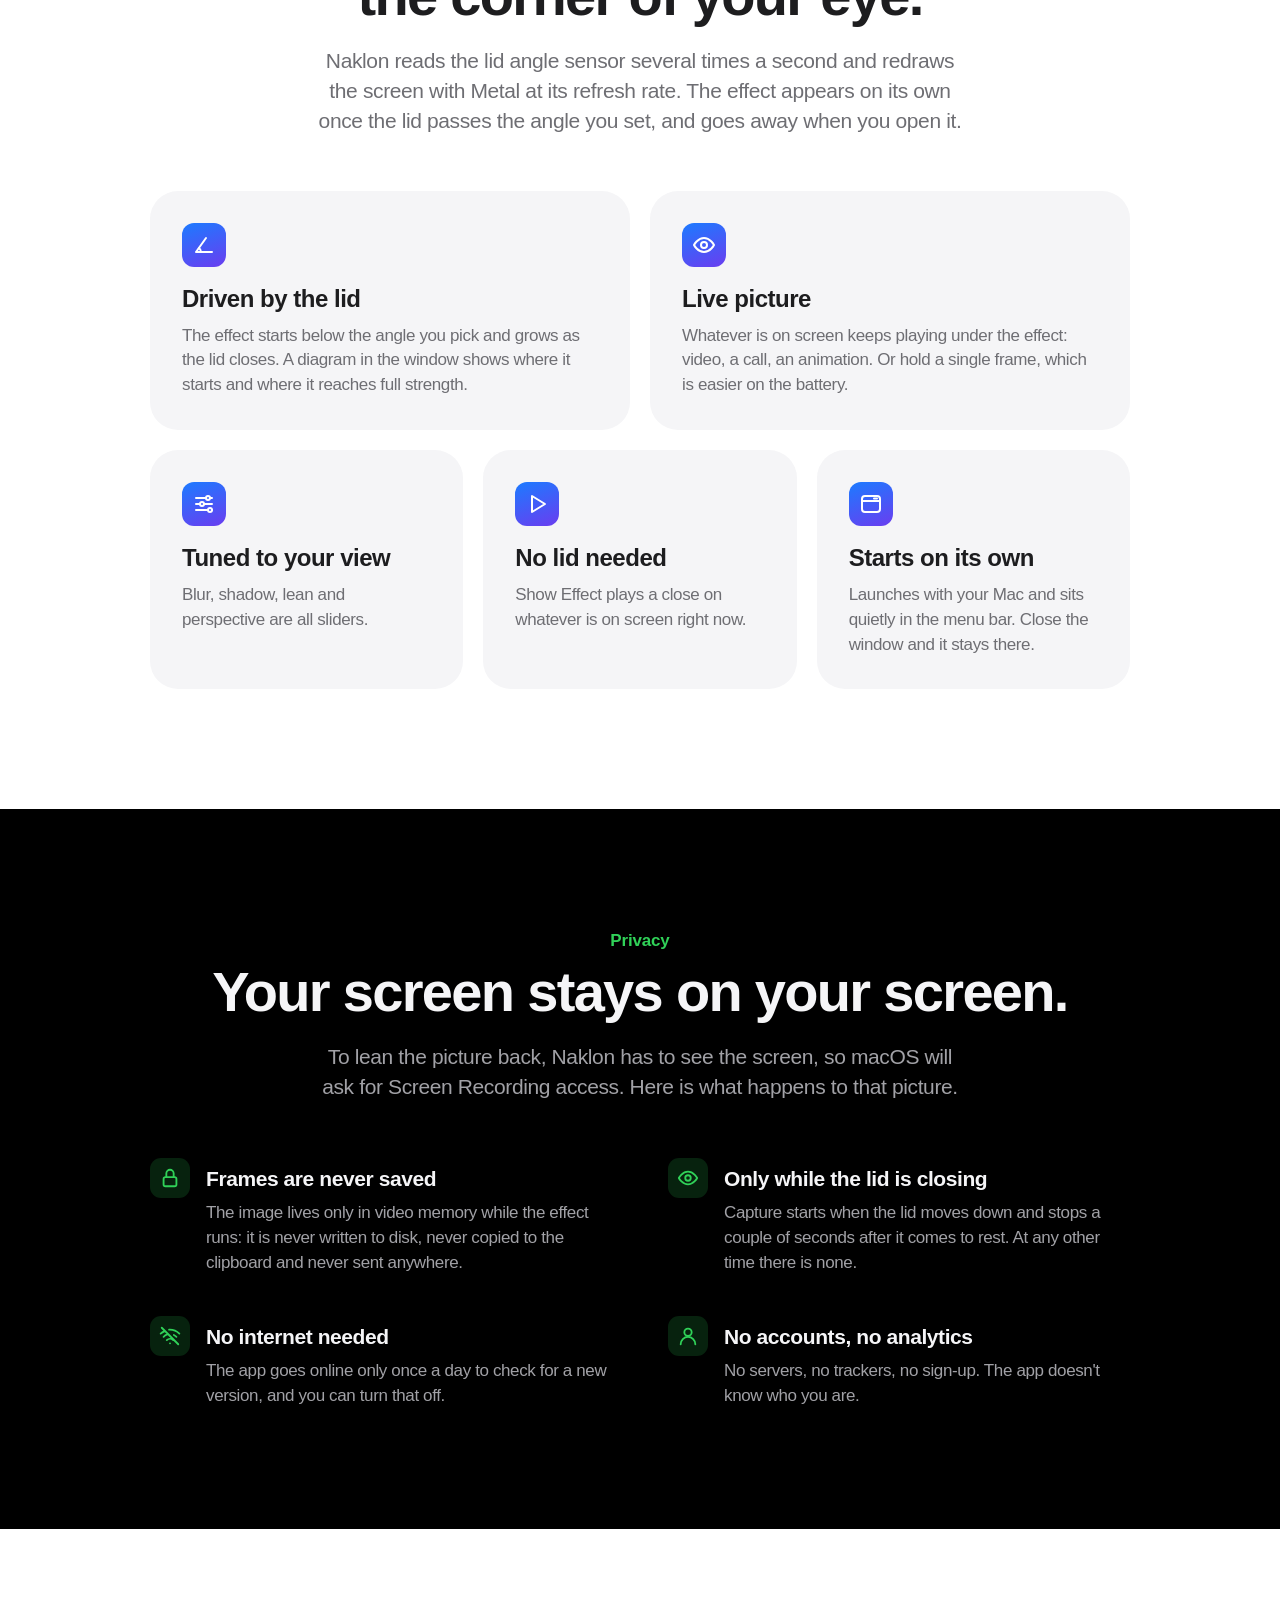
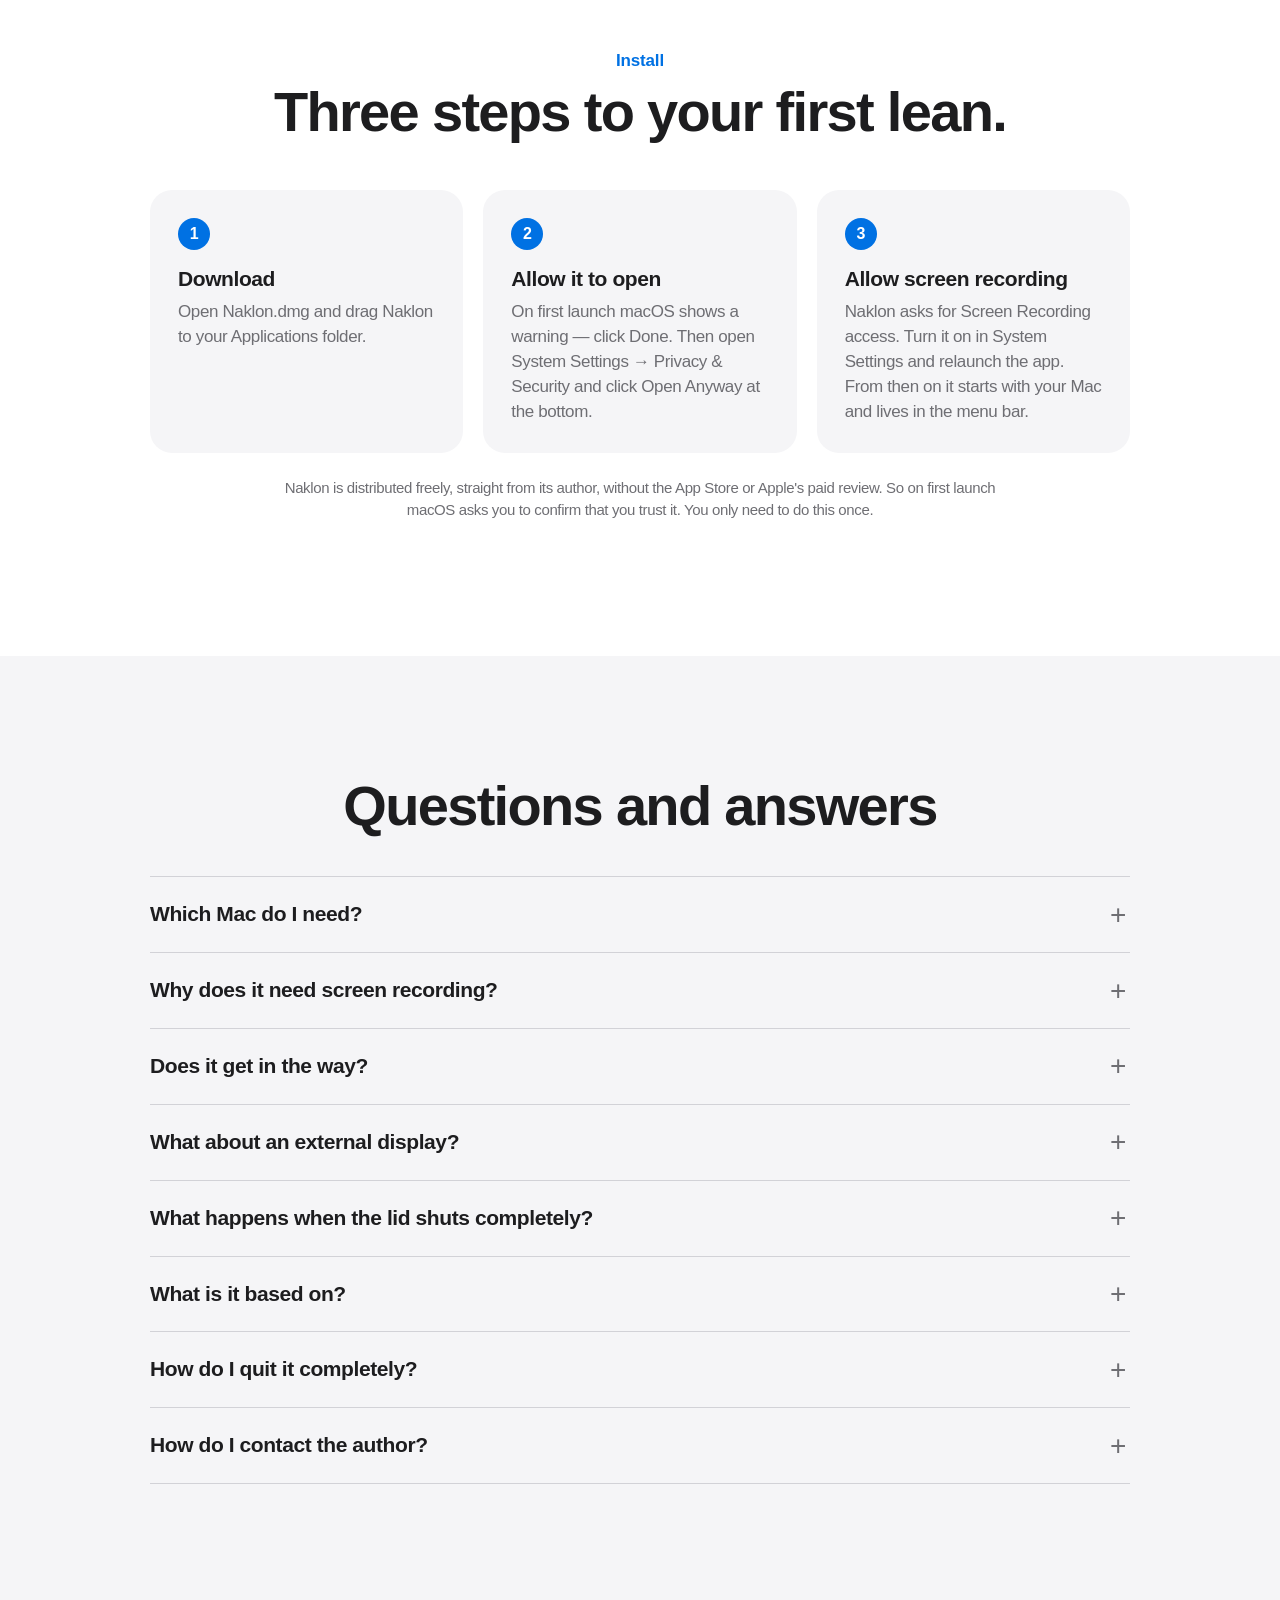
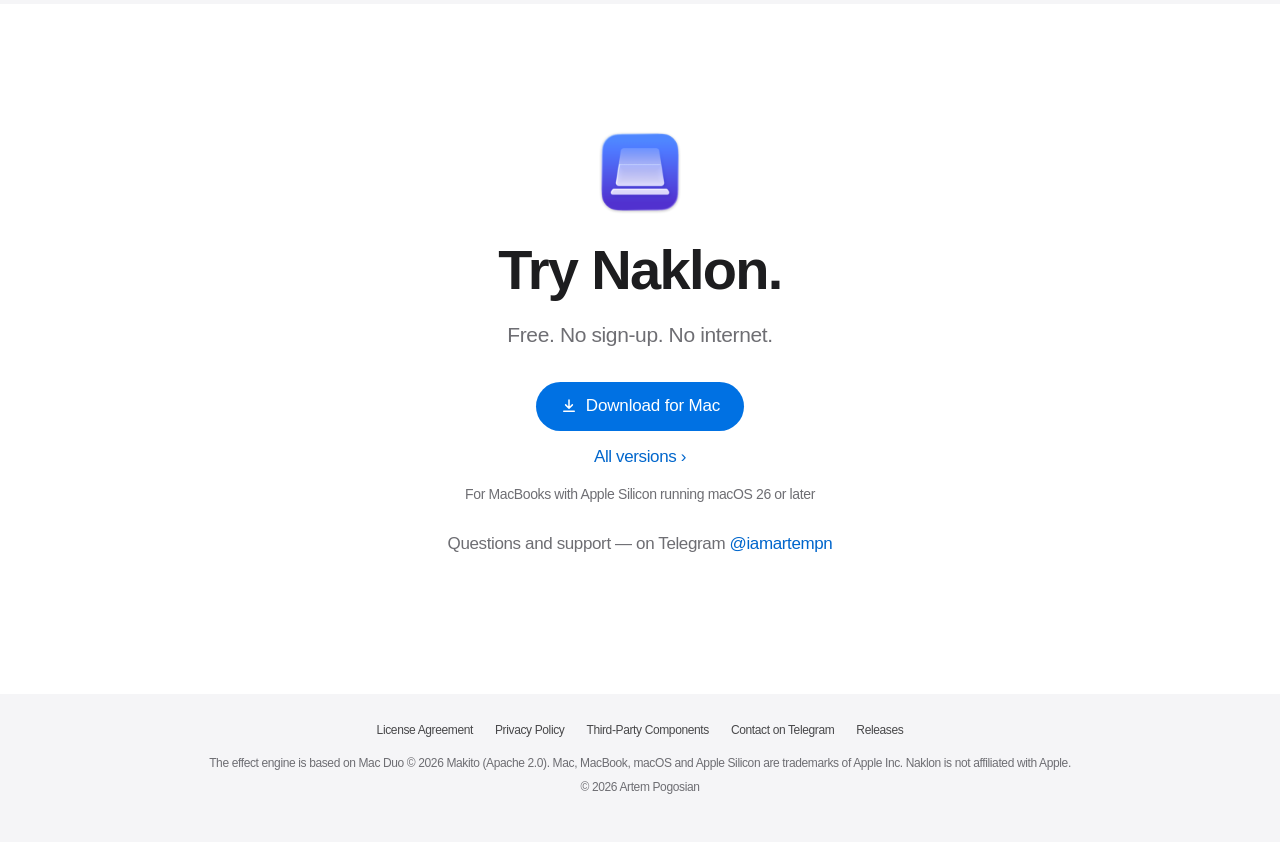
==== commit a86953fa: "Сайт: 1.0.3, новые снимки" ====
--- a/index.html
+++ b/index.html
@@ -40,7 +40,7 @@
     <p class="meta">Для MacBook с Apple Silicon и macOS 26 или новее</p>
     <div class="badges"><span class="badge"><svg viewBox="0 0 24 24" fill="none" stroke="currentColor" stroke-width="2" stroke-linecap="round" stroke-linejoin="round"><path d="M3 3l18 18M8.5 16.5a5 5 0 0 1 7 0M5 12.9a10 10 0 0 1 4.2-2.6M19 12.9a10 10 0 0 0-2.8-2M1.8 9.4a15 15 0 0 1 3.9-2.5M22.2 9.4A15 15 0 0 0 11 5.1M12 20h.01"/></svg>Без интернета</span><span class="badge"><svg viewBox="0 0 24 24" fill="none" stroke="currentColor" stroke-width="2" stroke-linecap="round" stroke-linejoin="round"><circle cx="12" cy="8" r="4"/><path d="M4 21a8 8 0 0 1 16 0"/></svg>Без регистрации</span><span class="badge"><svg viewBox="0 0 24 24" fill="none" stroke="currentColor" stroke-width="2" stroke-linecap="round" stroke-linejoin="round"><rect x="3" y="8" width="18" height="4" rx="1"/><path d="M12 8v13M19 12v7a2 2 0 0 1-2 2H7a2 2 0 0 1-2-2v-7M7.5 8a2.5 2.5 0 0 1 0-5C11 3 12 8 12 8s1-5 4.5-5a2.5 2.5 0 0 1 0 5"/></svg>Бесплатно</span></div>
   </div>
-  <picture><source media="(prefers-color-scheme: dark)" srcset="img/overview-ru-dark-1280.webp 1280w, img/overview-ru-dark-2x.webp 1720w" sizes="(max-width: 1000px) 100vw, 960px"><img class="shot" src="img/overview-ru-1280.webp" srcset="img/overview-ru-1280.webp 1280w, img/overview-ru-2x.webp 1720w" sizes="(max-width: 1000px) 100vw, 960px" width="1720" height="1048" alt="Окно Наклона: схема крышки с текущим углом и зоной эффекта" fetchpriority="high"></picture>
+  <picture><source media="(prefers-color-scheme: dark)" srcset="img/overview-ru-dark-1280.webp?v=a68e6b2c37 1280w, img/overview-ru-dark-2x.webp?v=27f5db59b7 1720w" sizes="(max-width: 1000px) 100vw, 960px"><img class="shot" src="img/overview-ru-1280.webp?v=c4a622347b" srcset="img/overview-ru-1280.webp?v=c4a622347b 1280w, img/overview-ru-2x.webp?v=cc72cac741 1720w" sizes="(max-width: 1000px) 100vw, 960px" width="1720" height="1048" alt="Окно Наклона: схема крышки с текущим углом и зоной эффекта" fetchpriority="high"></picture>
 </header>
 
 <section id="features">
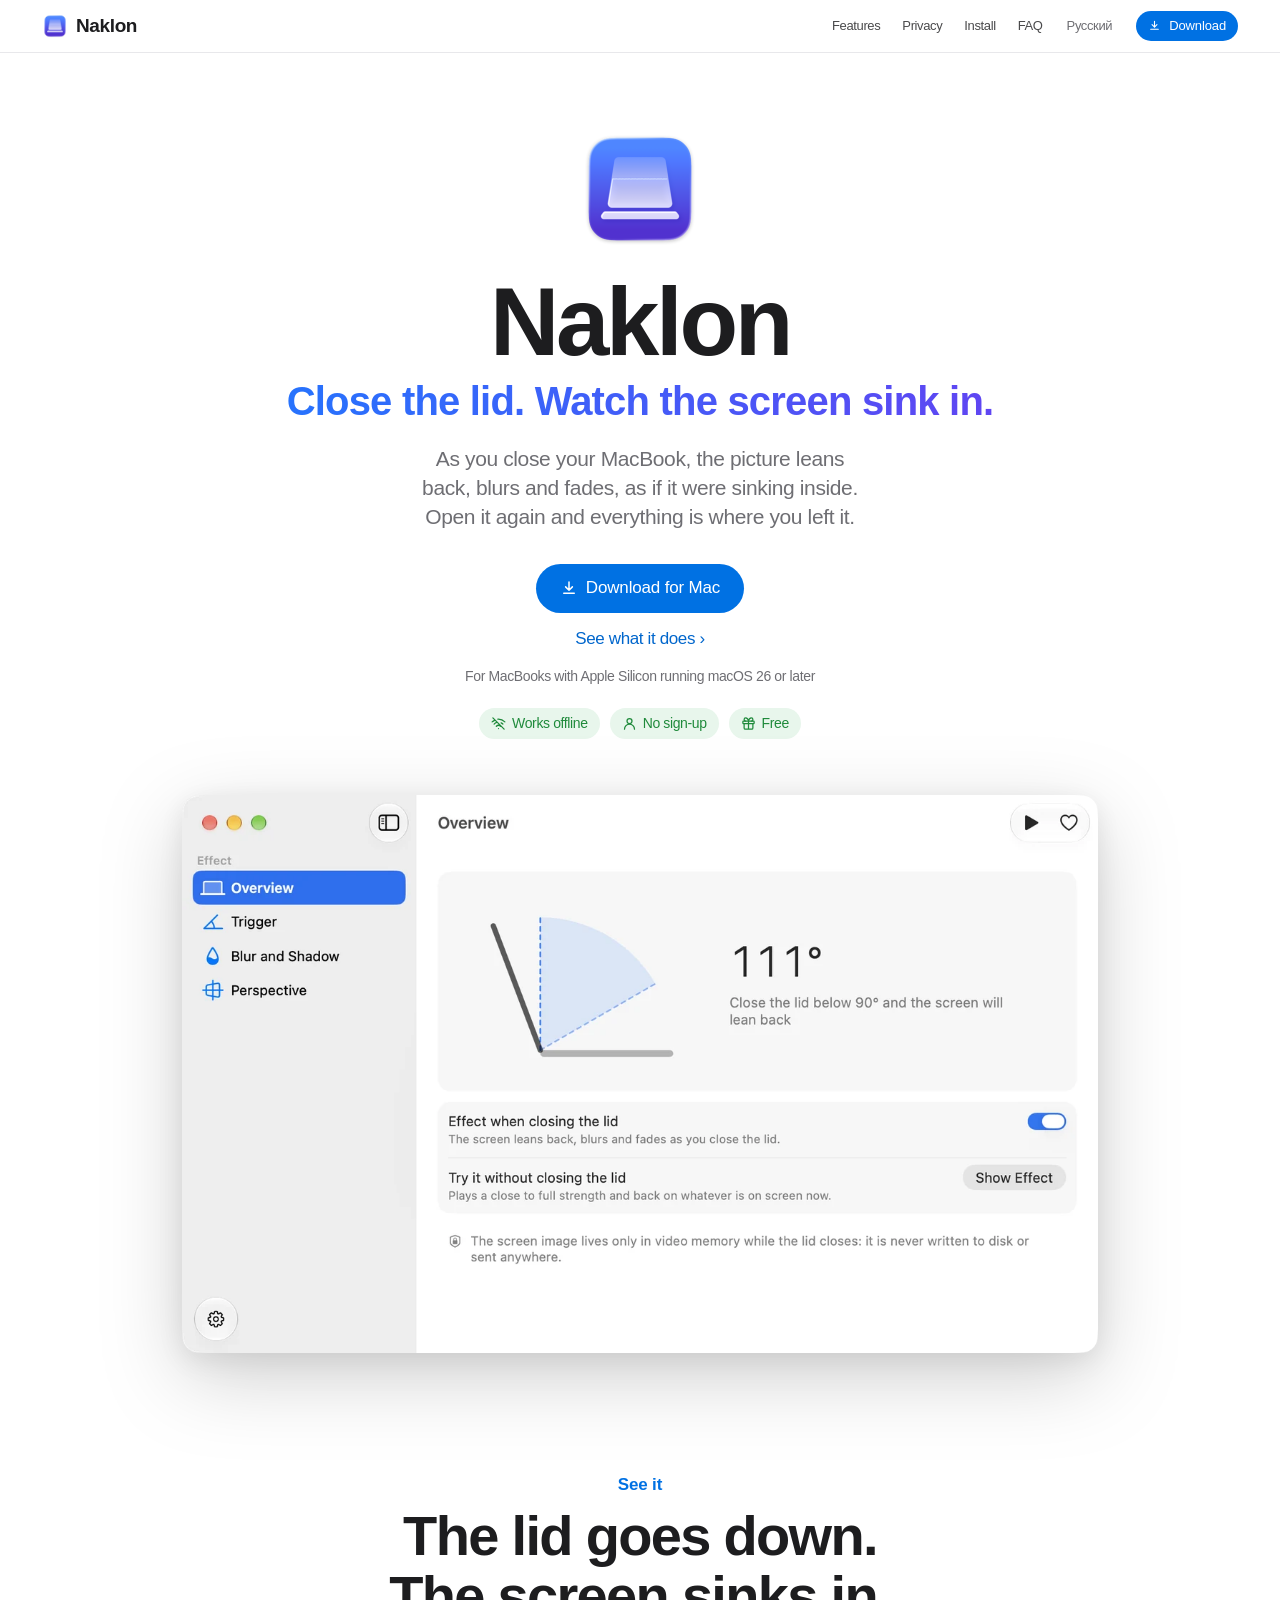
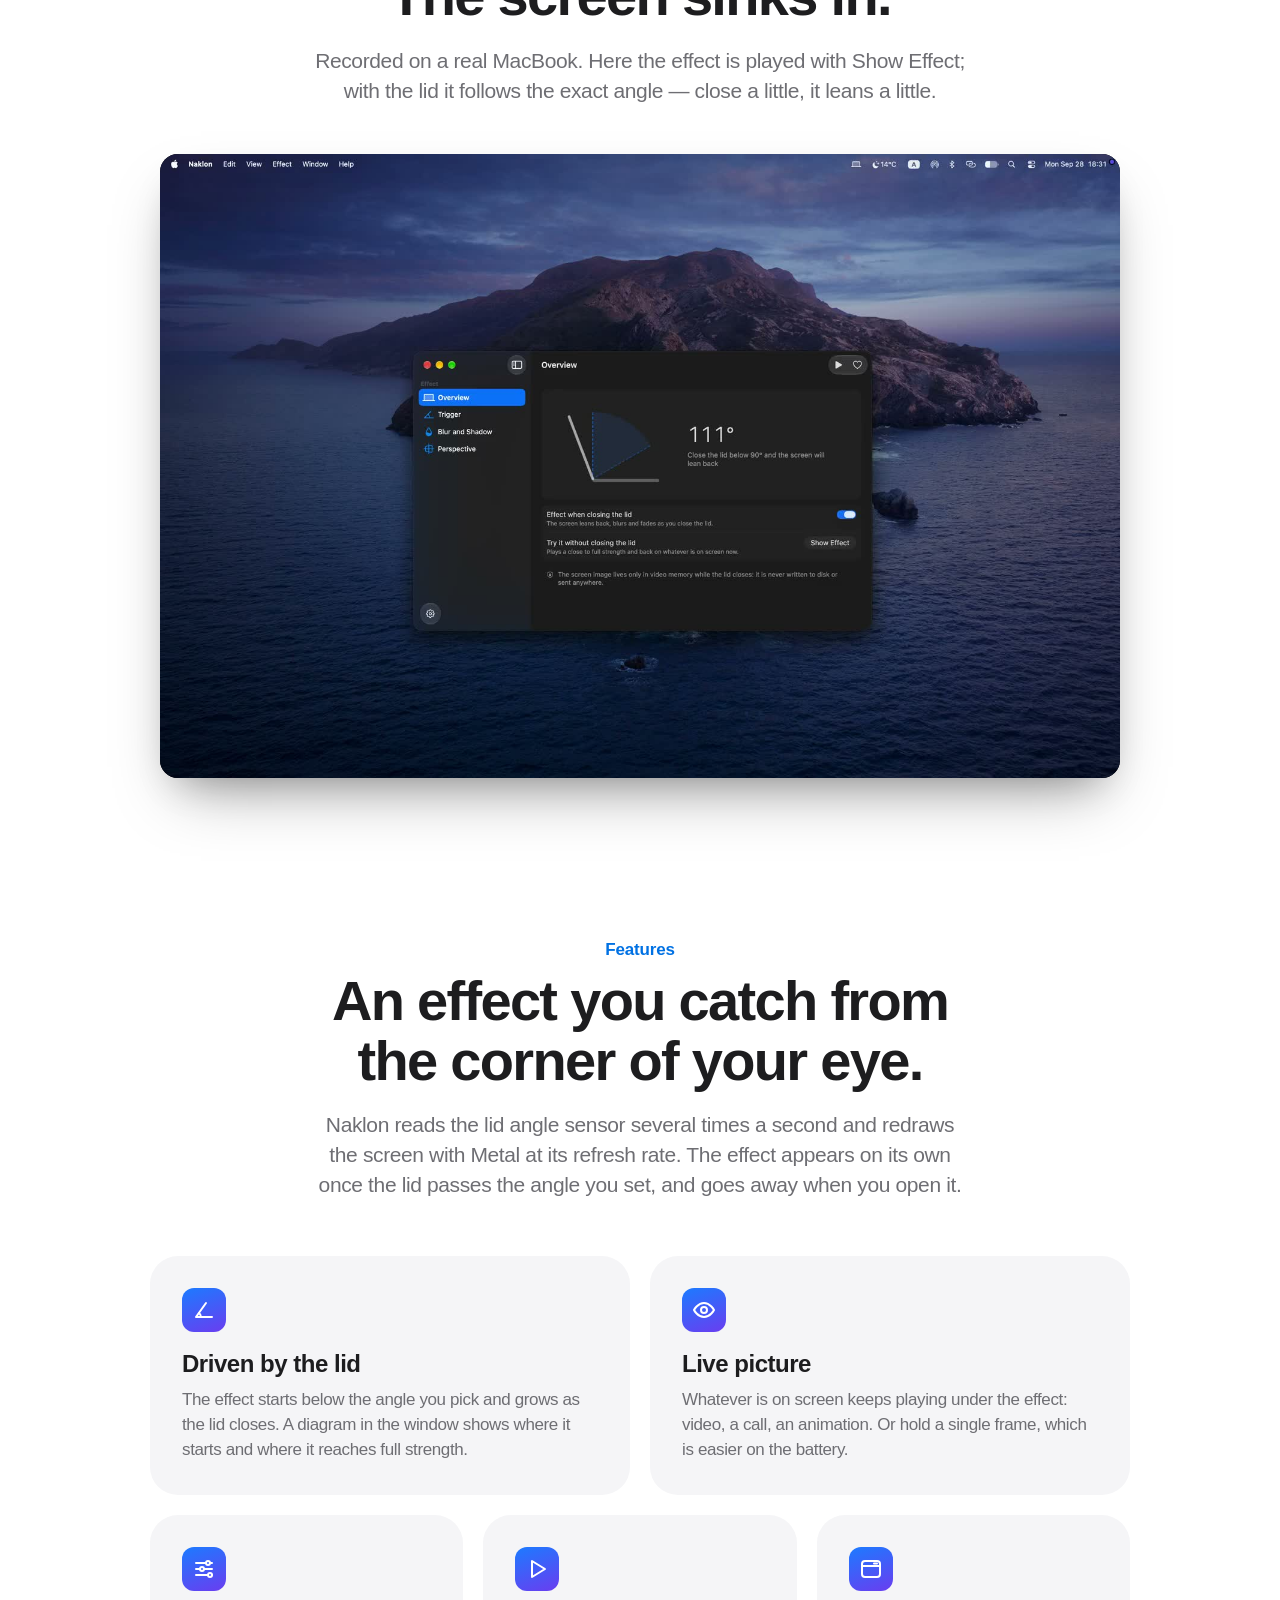
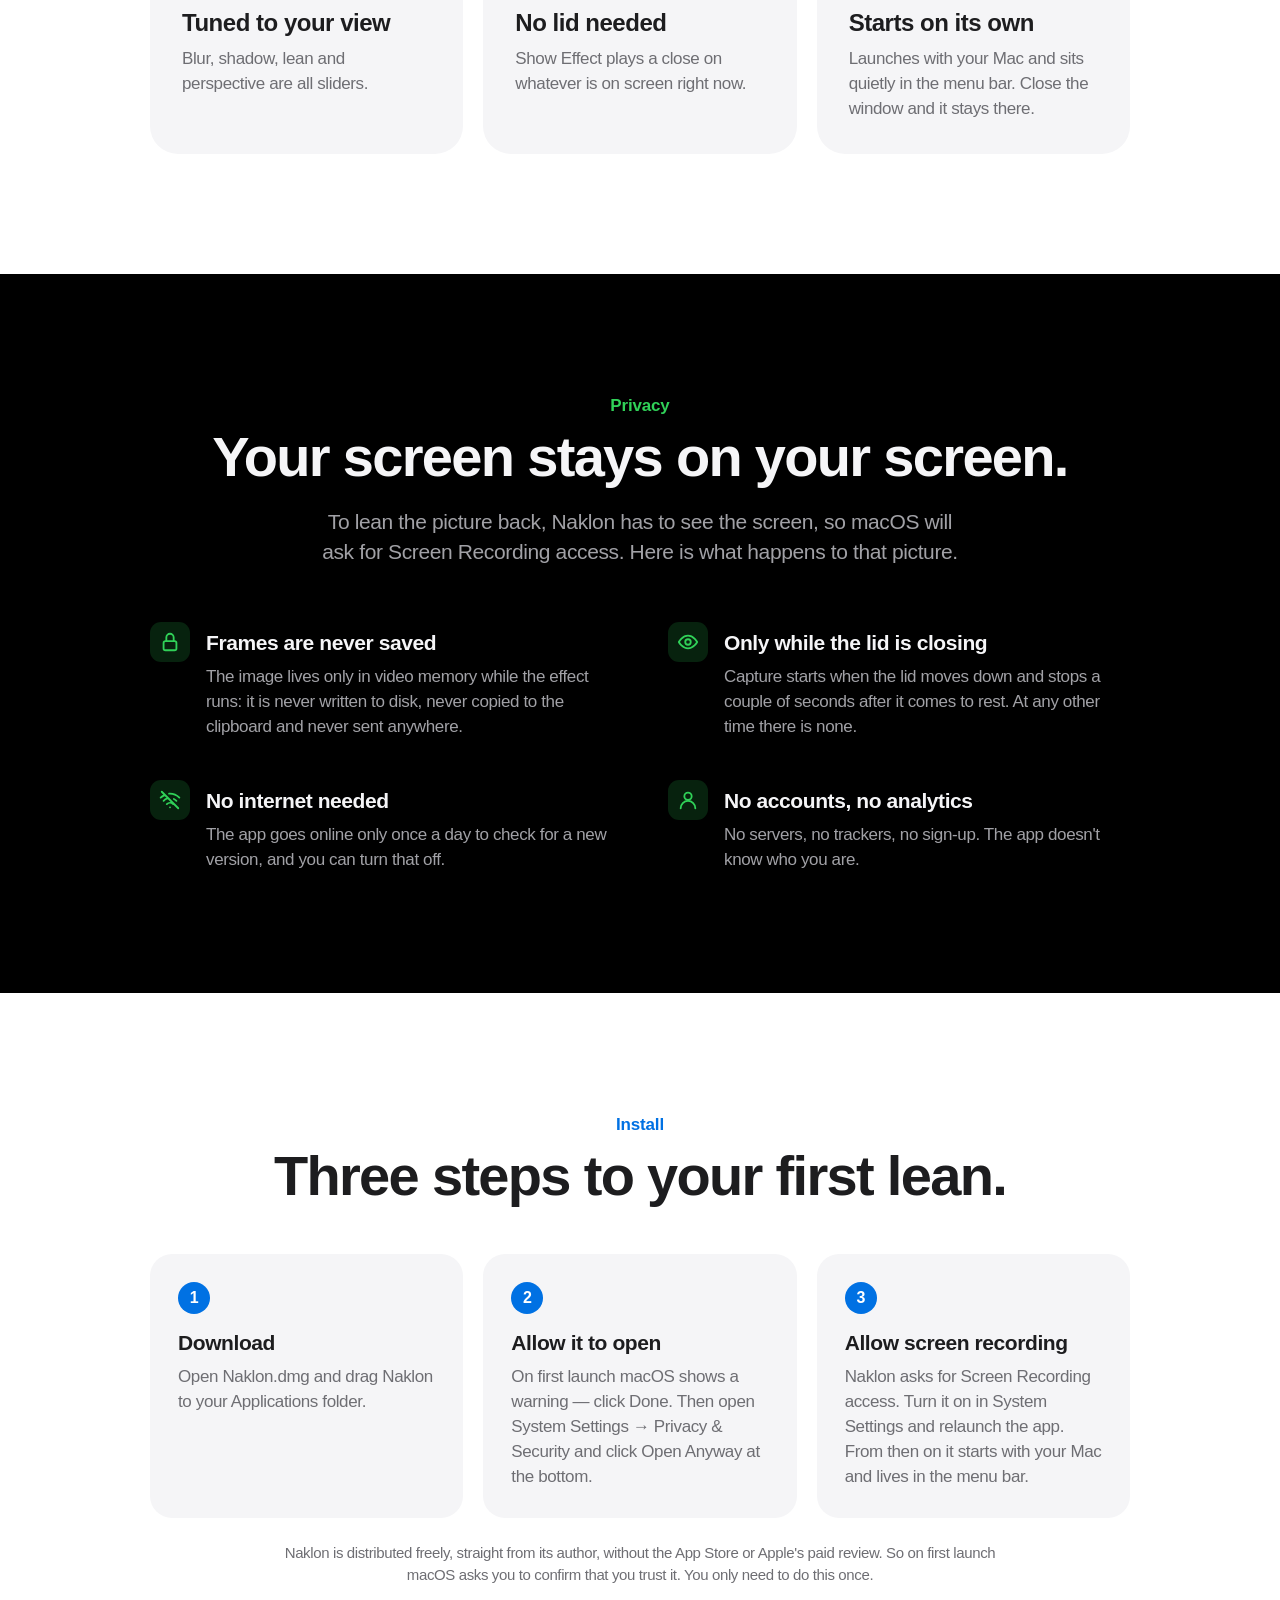
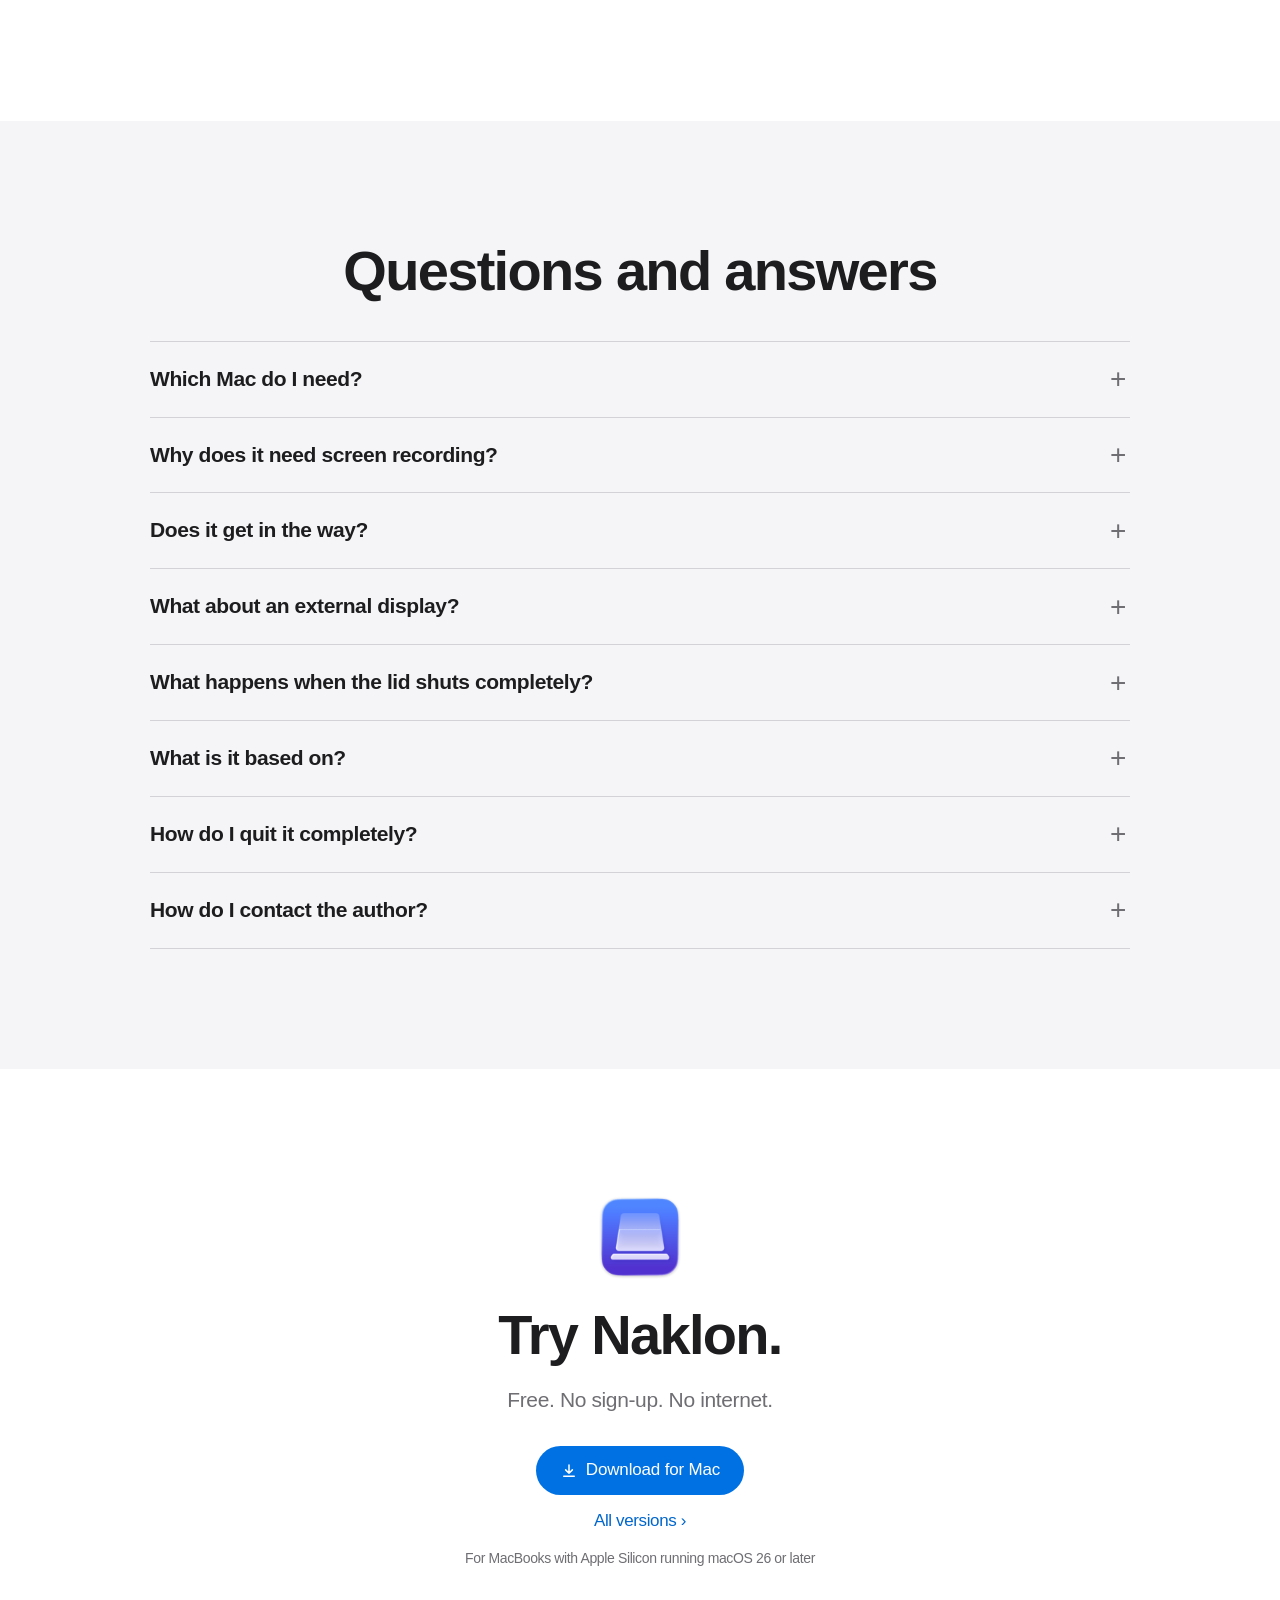
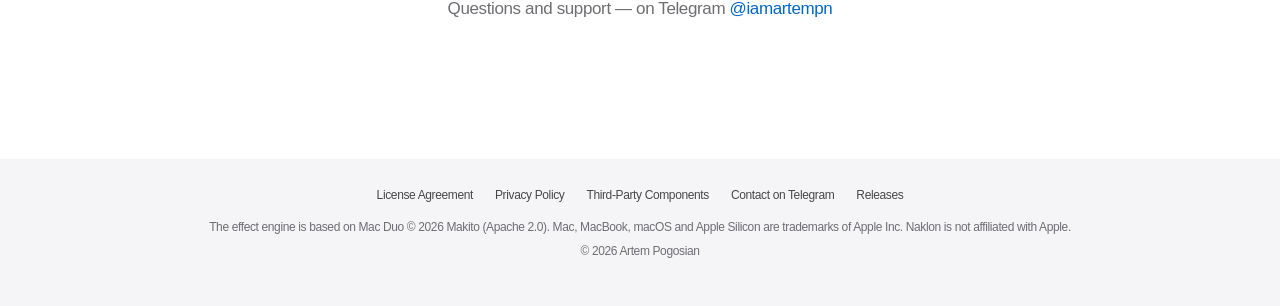
==== commit d8d678b0: "Сайт: ролик эффекта" ====
--- a/index.html
+++ b/index.html
@@ -19,7 +19,7 @@
 <meta name="twitter:card" content="summary_large_image">
 <link rel="icon" type="image/png" href="img/icon-64.png">
 <link rel="apple-touch-icon" href="img/apple-touch-icon.png">
-<link rel="stylesheet" href="style.css?v=f75392ae5f">
+<link rel="stylesheet" href="style.css?v=8bf0d24ddd">
 </head>
 <body>
 <nav class="nav"><div class="wide">
@@ -42,6 +42,18 @@
   </div>
   <picture><source media="(prefers-color-scheme: dark)" srcset="img/overview-ru-dark-1280.webp?v=a68e6b2c37 1280w, img/overview-ru-dark-2x.webp?v=27f5db59b7 1720w" sizes="(max-width: 1000px) 100vw, 960px"><img class="shot" src="img/overview-ru-1280.webp?v=c4a622347b" srcset="img/overview-ru-1280.webp?v=c4a622347b 1280w, img/overview-ru-2x.webp?v=cc72cac741 1720w" sizes="(max-width: 1000px) 100vw, 960px" width="1720" height="1048" alt="Окно Наклона: схема крышки с текущим углом и зоной эффекта" fetchpriority="high"></picture>
 </header>
+
+<section class="demo-section" id="demo">
+  <div class="wrap center">
+    <p class="eyebrow">Как это выглядит</p>
+    <h2>Крышка идет вниз — экран уходит вглубь.</h2>
+    <p class="section-lead">Запись с настоящего MacBook. Здесь эффект проигран кнопкой «Показать эффект», а с крышкой он идет точно за ее углом: чуть прикрыли — чуть отклонился.</p>
+  </div>
+  <video class="demo" autoplay muted loop playsinline preload="metadata" width="1600" height="1040"
+         poster="img/demo-poster.jpg?v=c85a22b807" aria-label="Экран MacBook отклоняется назад, размывается и гаснет, затем возвращается">
+    <source src="img/demo.mp4?v=f8fe6373b2" type="video/mp4">
+  </video>
+</section>
 
 <section id="features">
   <div class="wrap center">
@@ -121,6 +133,11 @@
 document.querySelectorAll("[data-lang]").forEach(function (a) {
   a.addEventListener("click", function () { try { localStorage.setItem("naklon-lang", a.dataset.lang); } catch (e) {} });
 });
+// «Уменьшить движение»: ролик не крутится сам, запускается кнопкой.
+var demo = document.querySelector("video.demo");
+if (demo && window.matchMedia("(prefers-reduced-motion: reduce)").matches) {
+  demo.removeAttribute("autoplay"); demo.pause(); demo.controls = true;
+}
 if ("IntersectionObserver" in window) {
   var io = new IntersectionObserver(function (entries) {
     entries.forEach(function (x) { if (x.isIntersecting) { x.target.classList.add("in"); io.unobserve(x.target); } });
--- a/style.css
+++ b/style.css
@@ -266,3 +266,12 @@
 /* «Наклон»: снимок окна в шапке компактнее, чем у «Слова». Окно маленькое, и растянутое
    на 1180 точек оно выглядело пустым; 960 — размер, при котором его читают целиком. */
 .hero .shot { width: min(100%, 960px); }
+
+/* Ролик эффекта: запись всего экрана, скругленная как экран MacBook. */
+section.demo-section { padding-bottom: 40px; }
+video.demo {
+  display: block; width: min(100% - 44px, 960px); height: auto; margin: 48px auto 0;
+  border-radius: 18px; background: #000;
+  box-shadow: 0 30px 60px -20px rgba(0,0,0,.35), 0 18px 36px -18px rgba(0,0,0,.25);
+}
+@media (max-width: 860px) { video.demo { width: calc(100% - 32px); border-radius: 12px; margin-top: 32px; } }
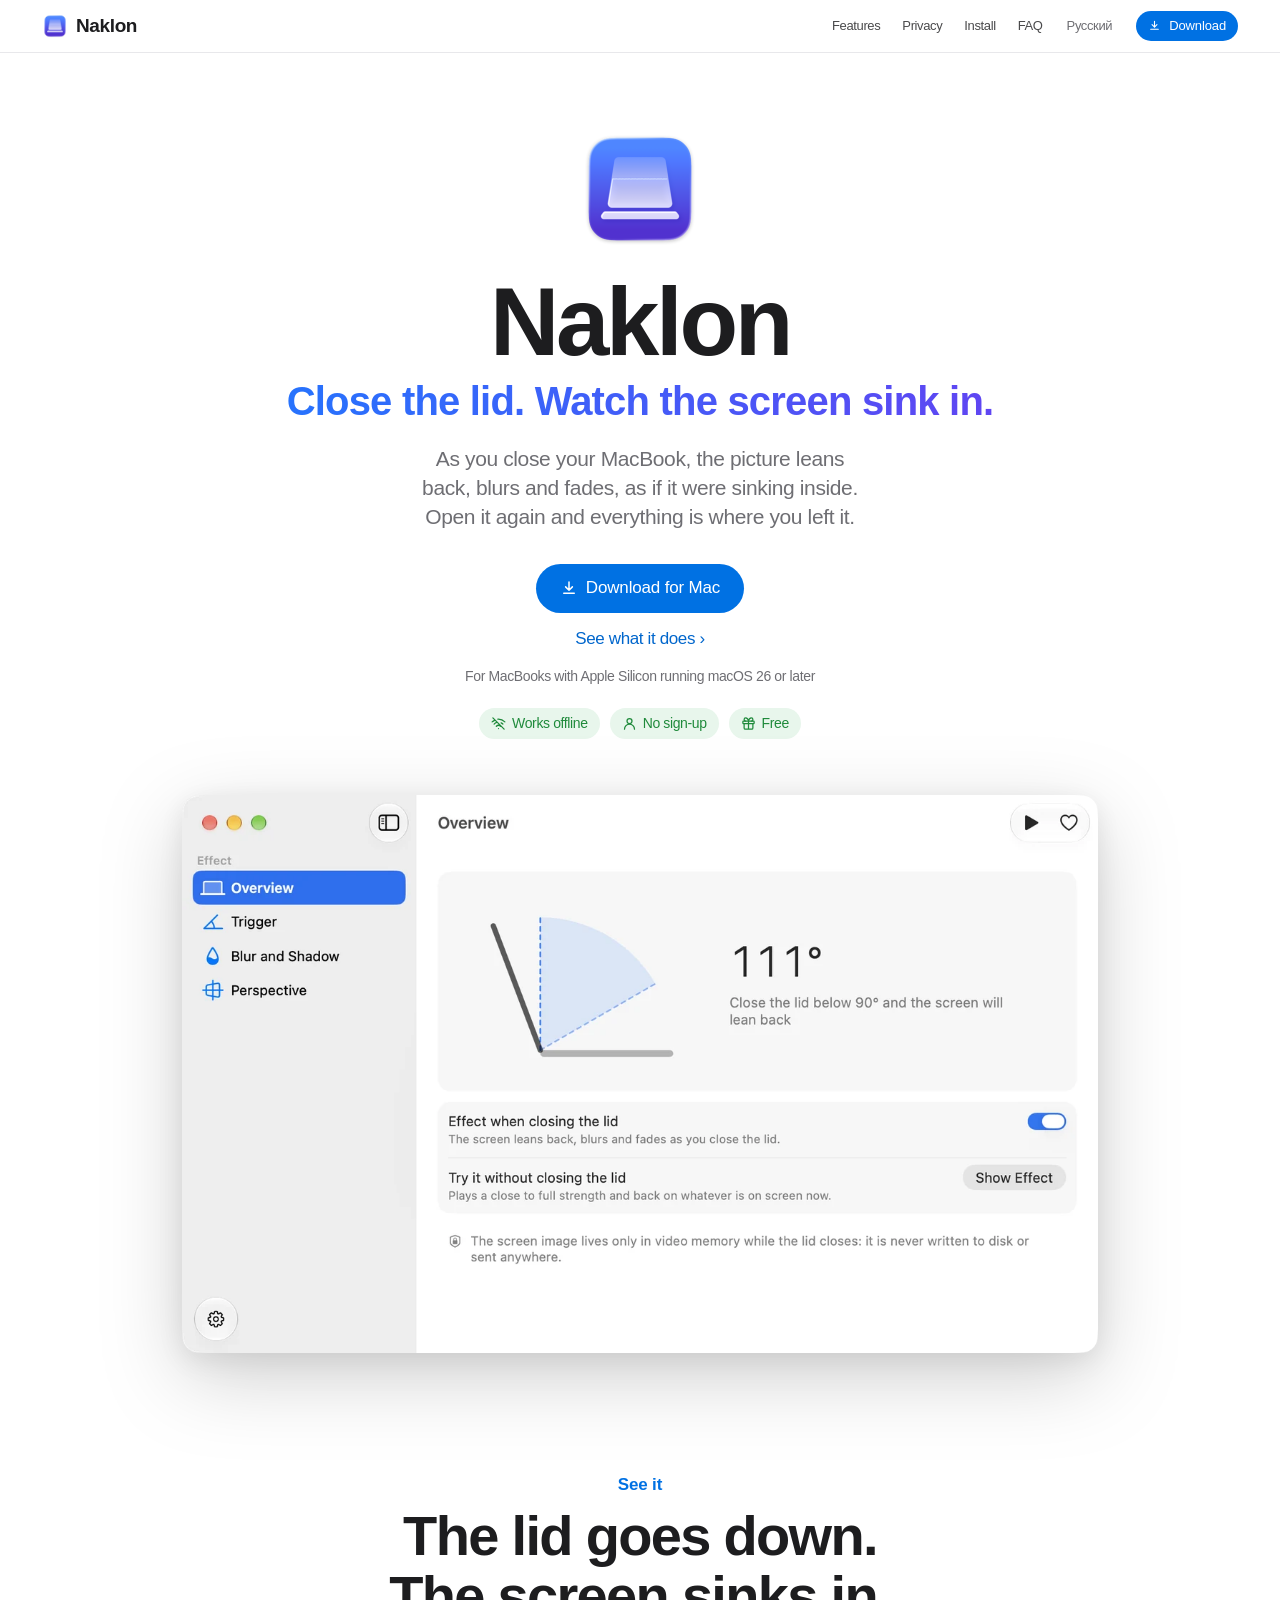
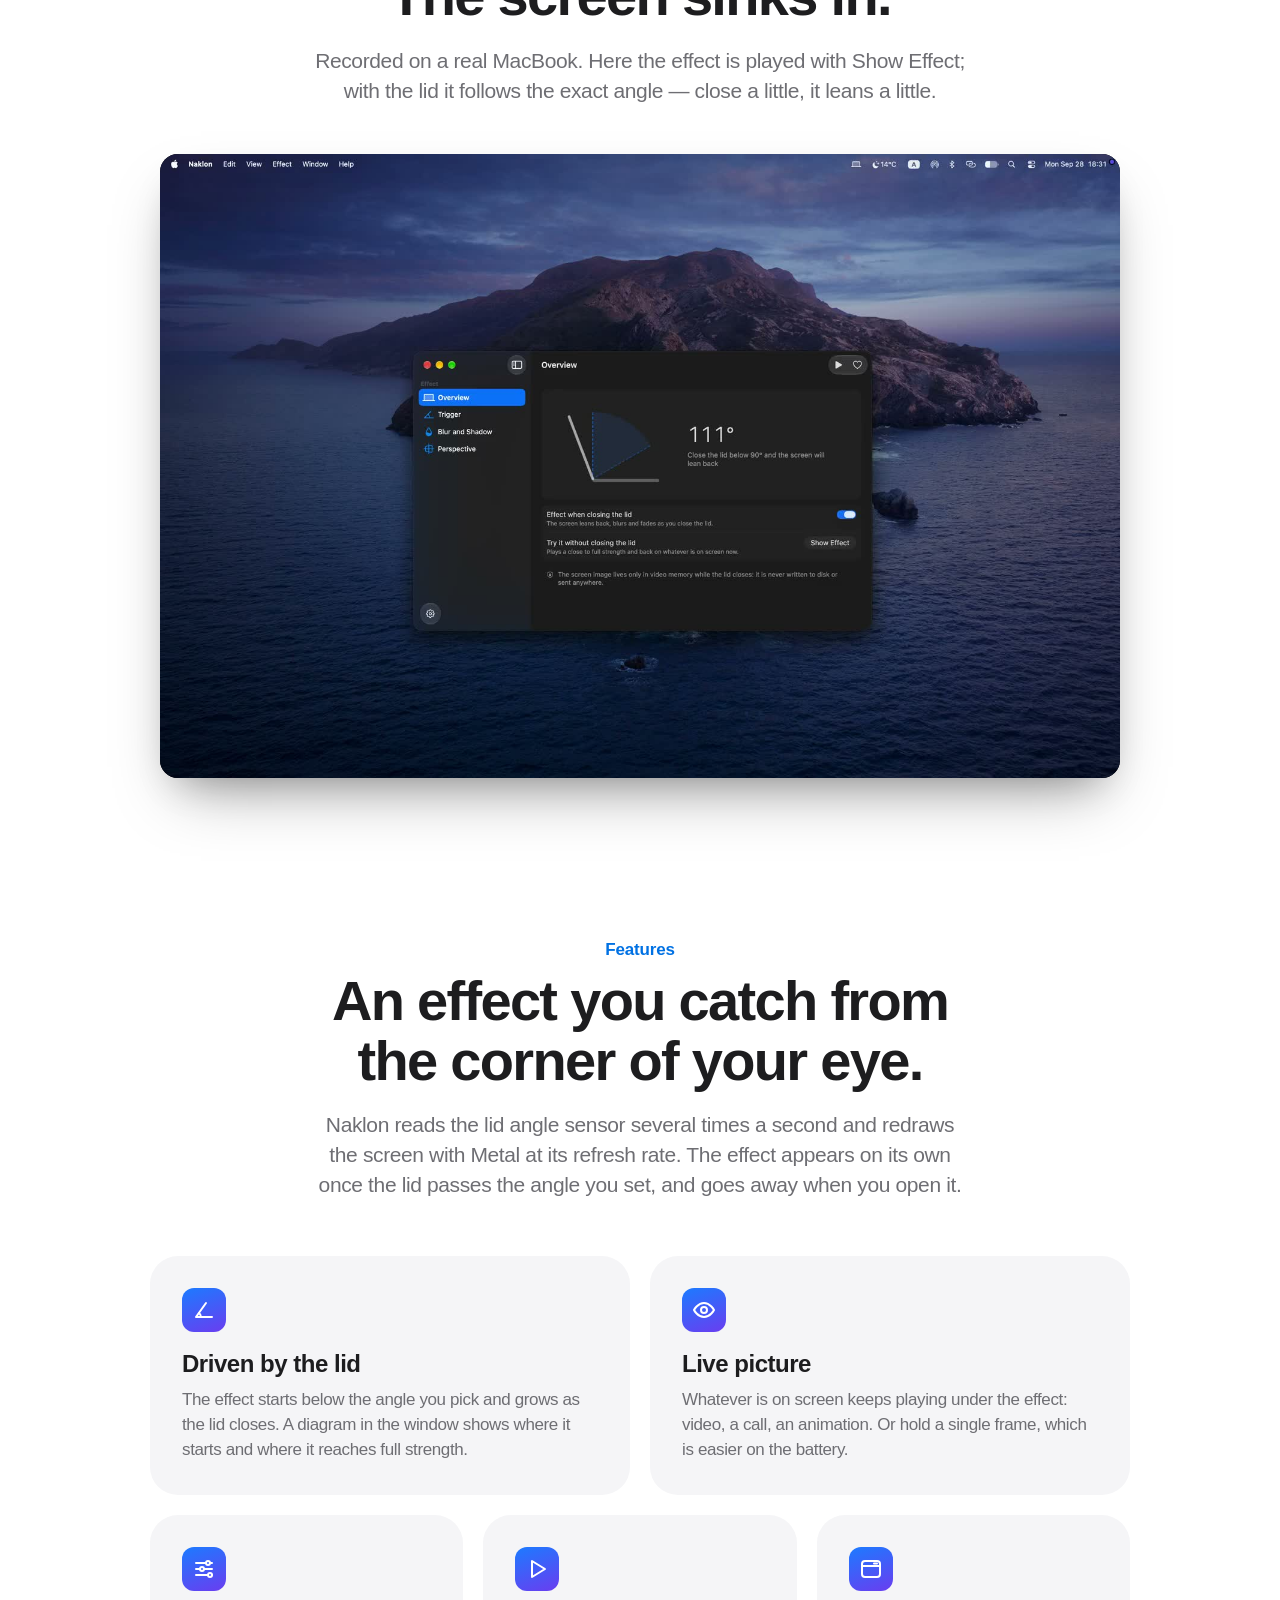
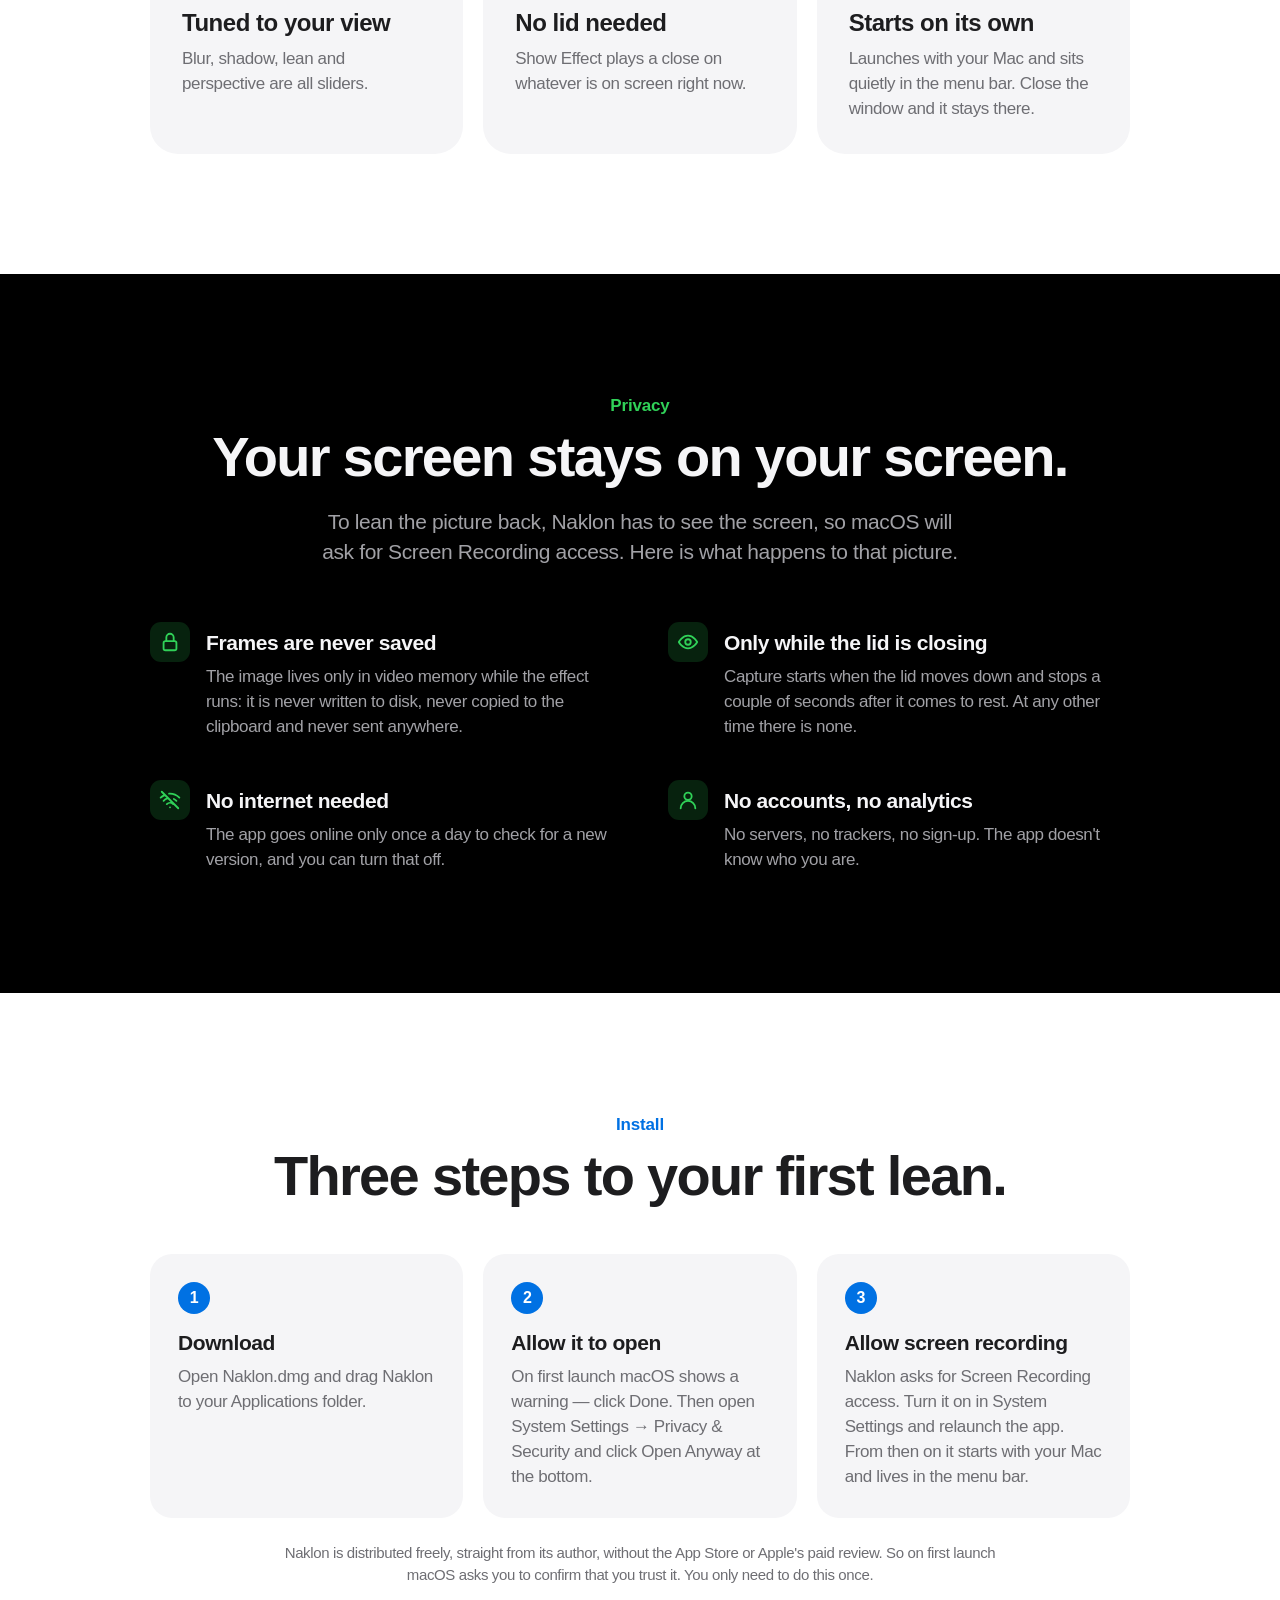
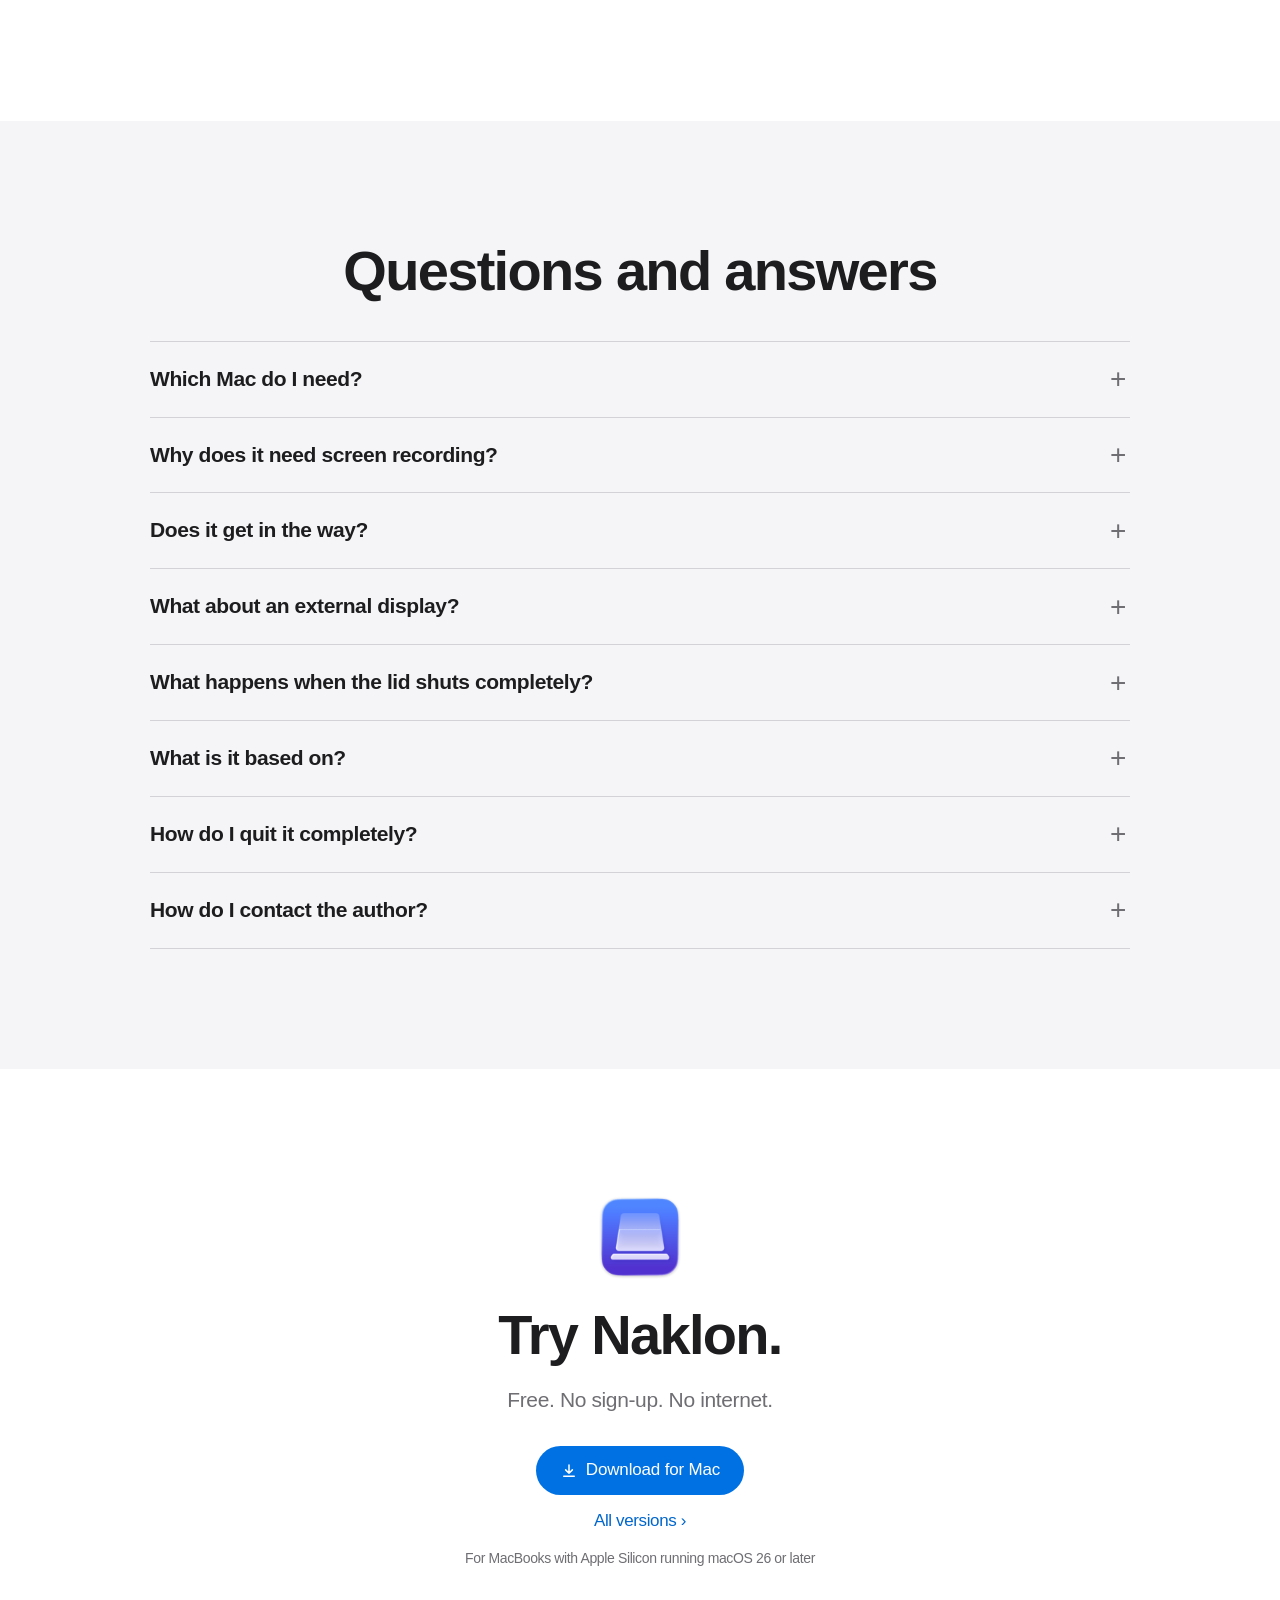
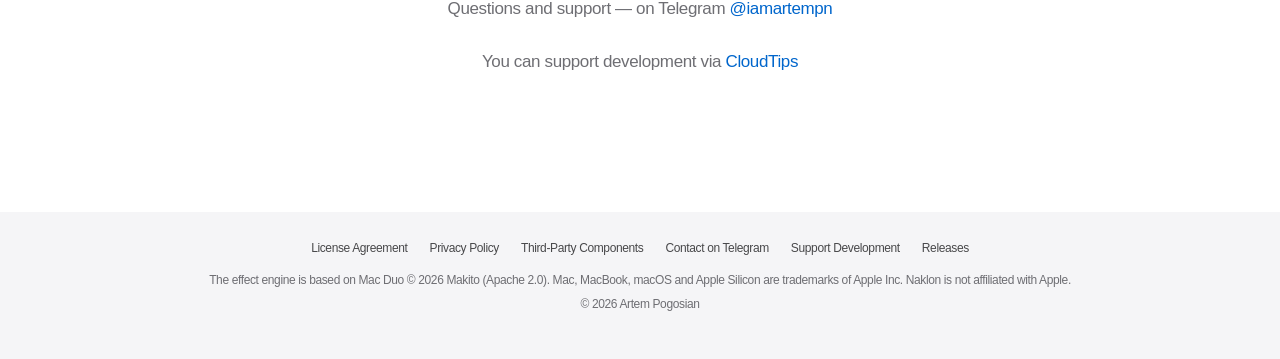
==== commit 9d31306a: "Сайт: 1.0.5" ====
--- a/index.html
+++ b/index.html
@@ -116,12 +116,13 @@
     <div class="cta"><a class="btn" href="https://github.com/iamartempn/naklon/releases/latest/download/Naklon.dmg"><svg viewBox="0 0 24 24" fill="none" stroke="currentColor" stroke-width="2" stroke-linecap="round" stroke-linejoin="round"><path d="M12 4v11m0 0-4.5-4.5M12 15l4.5-4.5M5 19h14"/></svg>Скачать для Mac</a><a class="text-link" href="https://github.com/iamartempn/naklon/releases">Все версии</a></div>
     <p class="meta">Для MacBook с Apple Silicon и macOS 26 или новее</p>
     <p class="support">Вопросы и поддержка — в Telegram <a href="https://t.me/iamartempn">@iamartempn</a></p>
+    <p class="support">Поддержать разработку можно через <a href="https://pay.cloudtips.ru/p/5d8594dc">CloudTips</a></p>
   </div>
 </section>
 </main>
 
 <footer><div class="wrap">
-  <div class="links"><a href="license.html">Лицензионное соглашение</a><a href="privacy.html">Политика конфиденциальности</a><a href="third-party.html">Сторонние компоненты</a><a href="https://t.me/iamartempn">Связаться в Telegram</a><a href="https://github.com/iamartempn/naklon/releases">Выпуски</a></div>
+  <div class="links"><a href="license.html">Лицензионное соглашение</a><a href="privacy.html">Политика конфиденциальности</a><a href="third-party.html">Сторонние компоненты</a><a href="https://t.me/iamartempn">Связаться в Telegram</a><a href="https://pay.cloudtips.ru/p/5d8594dc">Поддержать разработку</a><a href="https://github.com/iamartempn/naklon/releases">Выпуски</a></div>
   <p>Движок эффекта основан на Mac Duo © 2026 Makito (Apache 2.0). Mac, MacBook, macOS и Apple Silicon — товарные знаки Apple Inc. Наклон не связан с Apple.</p>
   <p>© 2026 Артем Погосян</p>
 </div></footer>
